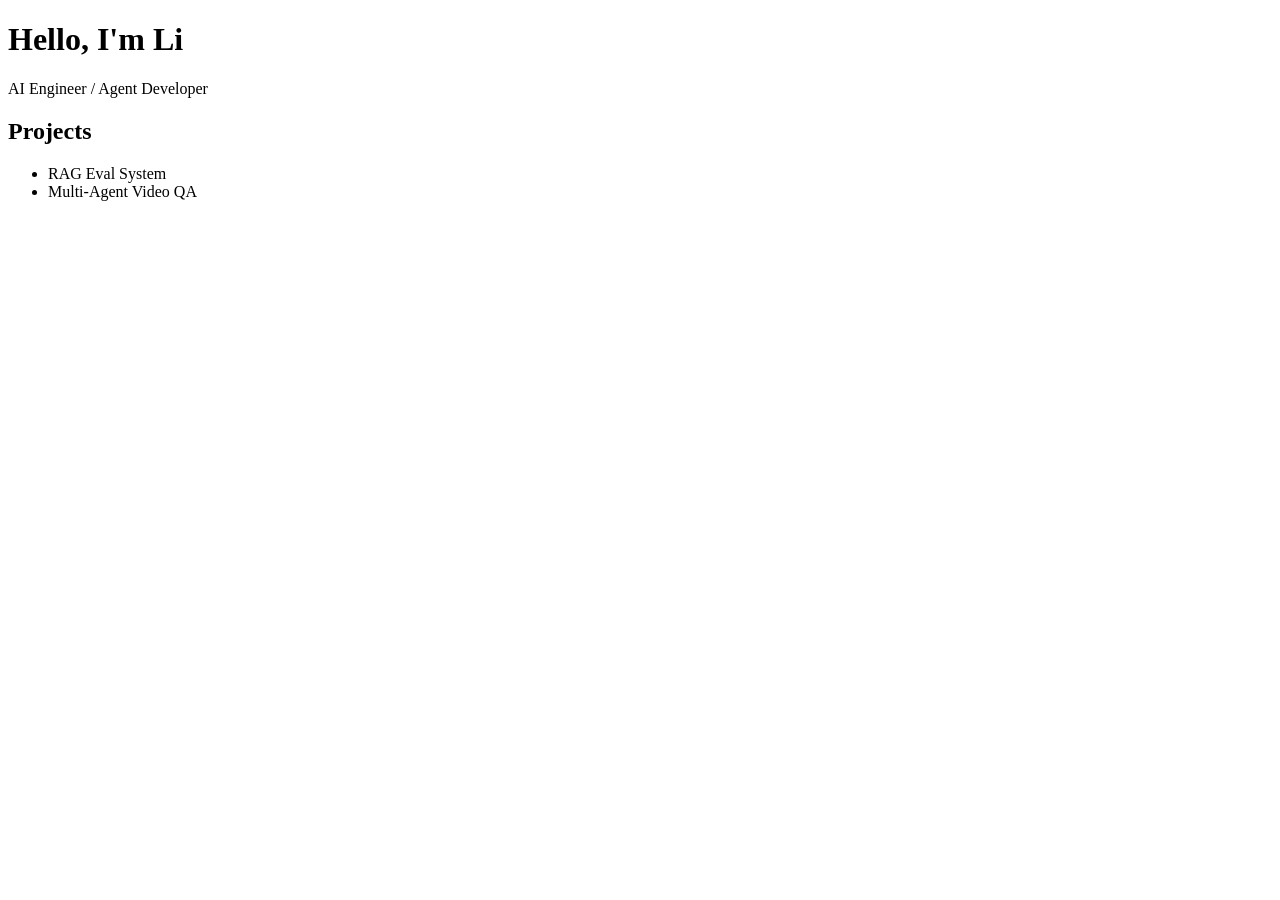
==== index.html @ cab6ad9a "first commit" ====
<!DOCTYPE html>
<html>
<head>
  <title>My Portfolio</title>
</head>
<body>
  <h1>Hello, I'm Li</h1>
  <p>AI Engineer / Agent Developer</p>

  <h2>Projects</h2>
  <ul>
    <li>RAG Eval System</li>
    <li>Multi-Agent Video QA</li>
  </ul>
</body>
</html>
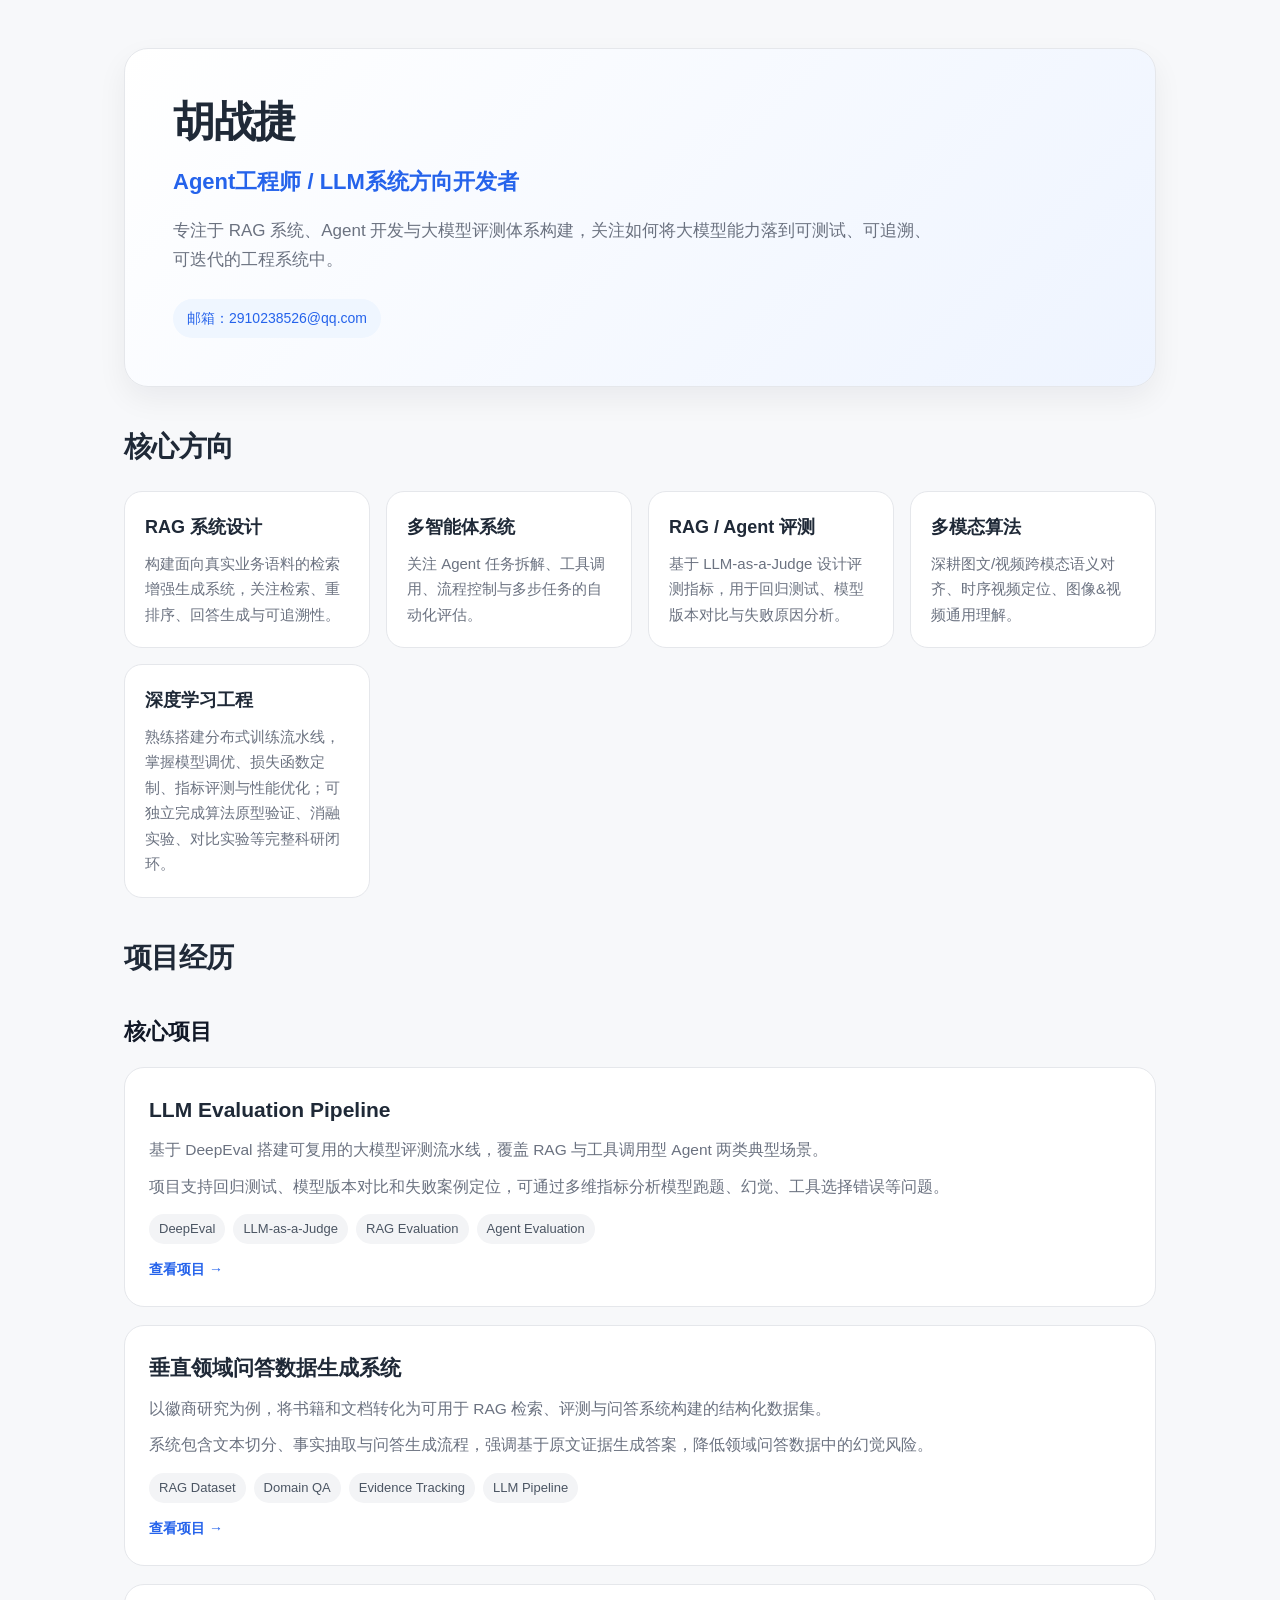
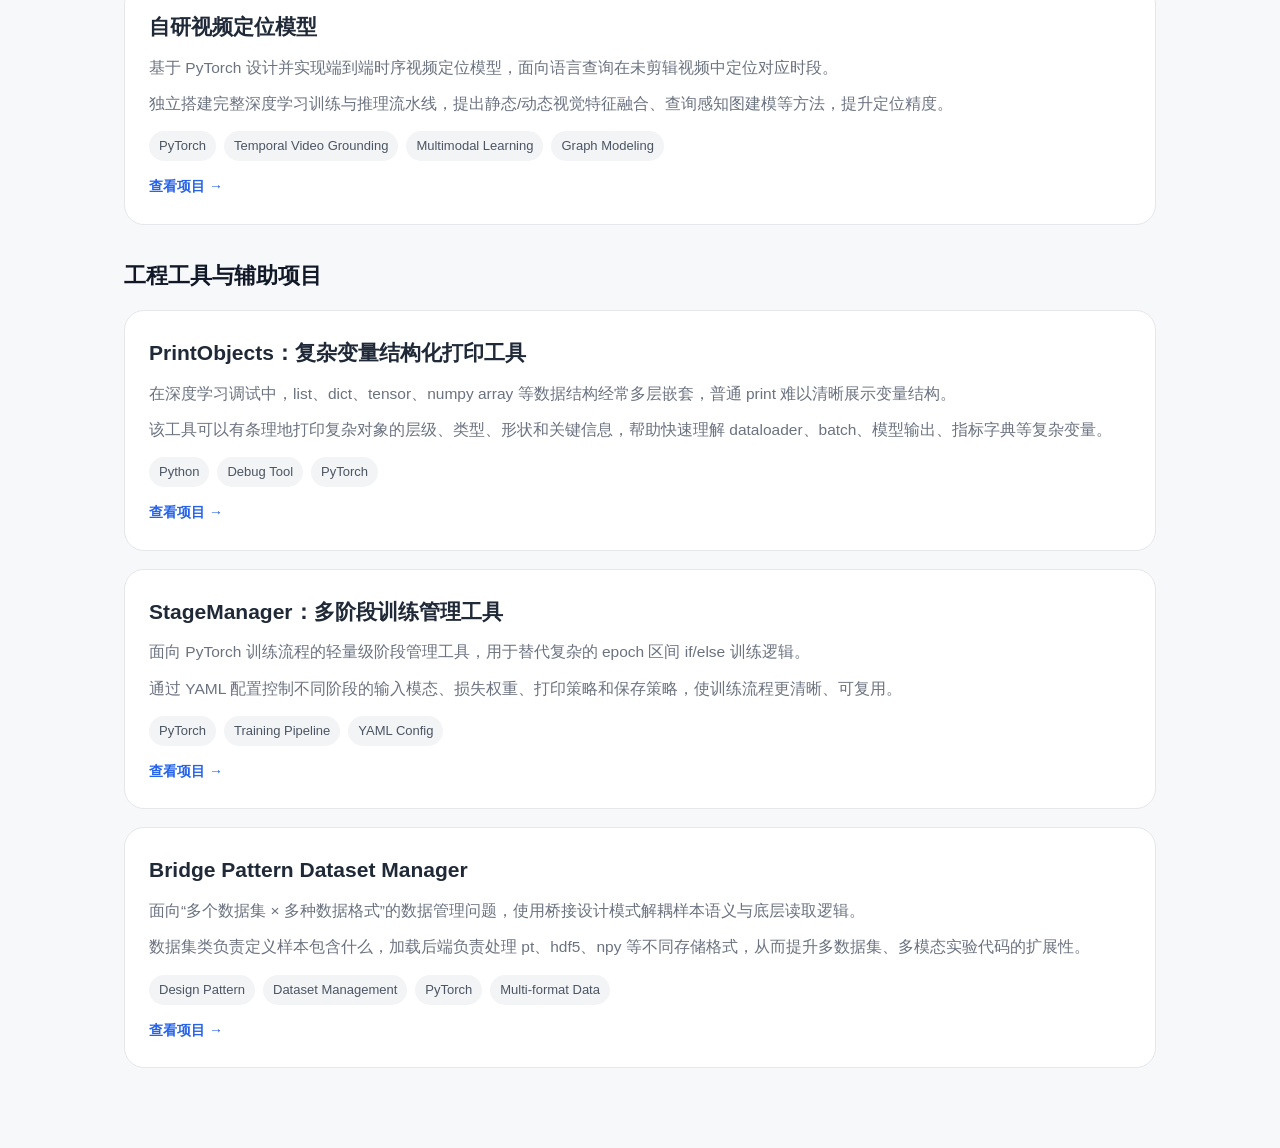
==== commit 33b8b0a8: "基本内容填充完" ====
--- a/index.html
+++ b/index.html
@@ -1,16 +1,379 @@
 <!DOCTYPE html>
-<html>
+<html lang="zh-CN">
 <head>
-  <title>My Portfolio</title>
+  <meta charset="UTF-8" />
+  <meta name="viewport" content="width=device-width, initial-scale=1.0" />
+  <title>个人主页</title>
+
+  <style>
+    :root {
+      --bg: #f7f8fa;
+      --card: #ffffff;
+      --text: #1f2937;
+      --muted: #6b7280;
+      --border: #e5e7eb;
+      --accent: #2563eb;
+      --accent-light: #eff6ff;
+    }
+
+    * {
+      box-sizing: border-box;
+    }
+
+    body {
+      margin: 0;
+      font-family: -apple-system, BlinkMacSystemFont, "Segoe UI", "Microsoft YaHei",
+        "PingFang SC", "Helvetica Neue", Arial, sans-serif;
+      background: var(--bg);
+      color: var(--text);
+      line-height: 1.7;
+    }
+
+    .container {
+      max-width: 1080px;
+      margin: 0 auto;
+      padding: 48px 24px 80px;
+    }
+
+    .hero {
+      background: linear-gradient(135deg, #ffffff, #eef4ff);
+      border: 1px solid var(--border);
+      border-radius: 24px;
+      padding: 48px;
+      margin-bottom: 32px;
+      box-shadow: 0 12px 30px rgba(15, 23, 42, 0.06);
+    }
+
+    .hero h1 {
+      margin: 0 0 16px;
+      font-size: 42px;
+      line-height: 1.2;
+      letter-spacing: -0.03em;
+    }
+
+    .hero .subtitle {
+      font-size: 22px;
+      color: var(--accent);
+      font-weight: 600;
+      margin-bottom: 16px;
+    }
+
+    .hero p {
+      max-width: 760px;
+      margin: 0;
+      font-size: 17px;
+      color: var(--muted);
+    }
+
+    .contact {
+      margin-top: 24px;
+      display: flex;
+      flex-wrap: wrap;
+      gap: 12px;
+    }
+
+    .contact a,
+    .contact span {
+      display: inline-block;
+      padding: 8px 14px;
+      border-radius: 999px;
+      background: var(--accent-light);
+      color: var(--accent);
+      text-decoration: none;
+      font-size: 14px;
+      font-weight: 500;
+    }
+
+    section {
+      margin-top: 36px;
+    }
+
+    .section-title {
+      font-size: 28px;
+      margin: 0 0 20px;
+      letter-spacing: -0.02em;
+    }
+
+    .skills {
+      display: grid;
+      grid-template-columns: repeat(auto-fit, minmax(240px, 1fr));
+      gap: 16px;
+    }
+
+    .skill-card {
+      background: var(--card);
+      border: 1px solid var(--border);
+      border-radius: 18px;
+      padding: 20px;
+    }
+
+    .skill-card h3 {
+      margin: 0 0 8px;
+      font-size: 18px;
+    }
+
+    .skill-card p {
+      margin: 0;
+      color: var(--muted);
+      font-size: 15px;
+    }
+
+    .project-group-title {
+      margin: 32px 0 16px;
+      font-size: 22px;
+      color: #111827;
+    }
+
+    .projects {
+      display: grid;
+      grid-template-columns: 1fr;
+      gap: 18px;
+    }
+
+    .project-card {
+      background: var(--card);
+      border: 1px solid var(--border);
+      border-radius: 20px;
+      padding: 24px;
+      transition: transform 0.2s ease, box-shadow 0.2s ease;
+    }
+
+    .project-card:hover {
+      transform: translateY(-2px);
+      box-shadow: 0 10px 24px rgba(15, 23, 42, 0.08);
+    }
+
+    .project-card h3 {
+      margin: 0 0 10px;
+      font-size: 21px;
+    }
+
+    .project-card p {
+      margin: 0 0 10px;
+      color: var(--muted);
+      font-size: 15.5px;
+    }
+
+    .project-card p:last-child {
+      margin-bottom: 0;
+    }
+
+    .tag-row {
+      margin-top: 14px;
+      display: flex;
+      flex-wrap: wrap;
+      gap: 8px;
+    }
+
+    .tag {
+      font-size: 13px;
+      padding: 4px 10px;
+      border-radius: 999px;
+      background: #f3f4f6;
+      color: #4b5563;
+    }
+
+    .project-link {
+      display: inline-block;
+      margin-top: 14px;
+      color: var(--accent);
+      text-decoration: none;
+      font-weight: 600;
+      font-size: 14px;
+    }
+
+    .project-link:hover {
+      text-decoration: underline;
+    }
+
+    @media (max-width: 640px) {
+      .container {
+        padding: 28px 16px 56px;
+      }
+
+      .hero {
+        padding: 30px 24px;
+      }
+
+      .hero h1 {
+        font-size: 32px;
+      }
+
+      .hero .subtitle {
+        font-size: 18px;
+      }
+
+      .section-title {
+        font-size: 24px;
+      }
+    }
+  </style>
 </head>
+
 <body>
-  <h1>Hello, I'm Li</h1>
-  <p>AI Engineer / Agent Developer</p>
-
-  <h2>Projects</h2>
-  <ul>
-    <li>RAG Eval System</li>
-    <li>Multi-Agent Video QA</li>
-  </ul>
+  <main class="container">
+
+    <!-- 个人简介 -->
+    <header class="hero">
+      <h1>胡战捷</h1>
+      <div class="subtitle">Agent工程师 / LLM系统方向开发者</div>
+      <p>
+        专注于 RAG 系统、Agent 开发与大模型评测体系构建，关注如何将大模型能力落到可测试、可追溯、可迭代的工程系统中。
+      </p>
+
+      <div class="contact">
+        <span>邮箱：2910238526@qq.com</span>
+        <!--<a href="【你的GitHub链接】" target="_blank">GitHub</a>-->
+        <!--<a href="【你的项目主页或简历链接】" target="_blank">项目主页</a>-->
+      </div>
+    </header>
+
+    <!-- 核心方向 -->
+    <section>
+      <h2 class="section-title">核心方向</h2>
+
+      <div class="skills">
+        <div class="skill-card">
+          <h3>RAG 系统设计</h3>
+          <p>构建面向真实业务语料的检索增强生成系统，关注检索、重排序、回答生成与可追溯性。</p>
+        </div>
+
+        <div class="skill-card">
+          <h3>多智能体系统</h3>
+          <p>关注 Agent 任务拆解、工具调用、流程控制与多步任务的自动化评估。</p>
+        </div>
+
+        <div class="skill-card">
+          <h3>RAG / Agent 评测</h3>
+          <p>基于 LLM-as-a-Judge 设计评测指标，用于回归测试、模型版本对比与失败原因分析。</p>
+        </div>
+
+        <div class="skill-card">
+          <h3>多模态算法</h3>
+          <p>深耕图文/视频跨模态语义对齐、时序视频定位、图像&视频通用理解。</p>
+          <!--；独立完成多模态数据集构建、特征融合方案设计，完整落地从数据预处理、模型训练到评测全链路科研流程-->
+        </div>
+
+        <div class="skill-card">
+          <h3>深度学习工程</h3>
+          <p>熟练搭建分布式训练流水线，掌握模型调优、损失函数定制、指标评测与性能优化；可独立完成算法原型验证、消融实验、对比实验等完整科研闭环。</p>
+        </div>
+      </div>
+    </section>
+
+    <!-- 项目经历 -->
+    <section>
+      <h2 class="section-title">项目经历</h2>
+
+      <h3 class="project-group-title">核心项目</h3>
+
+      <div class="projects">
+        <article class="project-card">
+          <h3>LLM Evaluation Pipeline</h3>
+          <p>
+            基于 DeepEval 搭建可复用的大模型评测流水线，覆盖 RAG 与工具调用型 Agent 两类典型场景。
+          </p>
+          <p>
+            项目支持回归测试、模型版本对比和失败案例定位，可通过多维指标分析模型跑题、幻觉、工具选择错误等问题。
+          </p>
+          <div class="tag-row">
+            <span class="tag">DeepEval</span>
+            <span class="tag">LLM-as-a-Judge</span>
+            <span class="tag">RAG Evaluation</span>
+            <span class="tag">Agent Evaluation</span>
+          </div>
+          <a class="project-link" href="https://github.com/ZhanJieHu/RagAgentJudge" target="_blank">查看项目 →</a>
+        </article>
+
+        <article class="project-card">
+          <h3>垂直领域问答数据生成系统</h3>
+          <p>
+            以徽商研究为例，将书籍和文档转化为可用于 RAG 检索、评测与问答系统构建的结构化数据集。
+          </p>
+          <p>
+            系统包含文本切分、事实抽取与问答生成流程，强调基于原文证据生成答案，降低领域问答数据中的幻觉风险。
+          </p>
+          <div class="tag-row">
+            <span class="tag">RAG Dataset</span>
+            <span class="tag">Domain QA</span>
+            <span class="tag">Evidence Tracking</span>
+            <span class="tag">LLM Pipeline</span>
+          </div>
+          <a class="project-link" href="https://github.com/ZhanJieHu/RAG_data_generator" target="_blank">查看项目 →</a>
+        </article>
+
+        <article class="project-card">
+          <h3>自研视频定位模型</h3>
+          <p>
+            基于 PyTorch 设计并实现端到端时序视频定位模型，面向语言查询在未剪辑视频中定位对应时段。
+          </p>
+          <p>
+            独立搭建完整深度学习训练与推理流水线，提出静态/动态视觉特征融合、查询感知图建模等方法，提升定位精度。
+          </p>
+          <div class="tag-row">
+            <span class="tag">PyTorch</span>
+            <span class="tag">Temporal Video Grounding</span>
+            <span class="tag">Multimodal Learning</span>
+            <span class="tag">Graph Modeling</span>
+          </div>
+          <a class="project-link" href="https://github.com/ZhanJieHu/SDGAN" target="_blank">查看项目 →</a>
+        </article>
+      </div>
+
+      <h3 class="project-group-title">工程工具与辅助项目</h3>
+
+      <div class="projects">
+        <article class="project-card">
+          <h3>PrintObjects：复杂变量结构化打印工具</h3>
+          <p>
+            在深度学习调试中，list、dict、tensor、numpy array 等数据结构经常多层嵌套，普通 print 难以清晰展示变量结构。
+          </p>
+          <p>
+            该工具可以有条理地打印复杂对象的层级、类型、形状和关键信息，帮助快速理解 dataloader、batch、模型输出、指标字典等复杂变量。
+          </p>
+          <div class="tag-row">
+            <span class="tag">Python</span>
+            <span class="tag">Debug Tool</span>
+            <span class="tag">PyTorch</span>
+          </div>
+          <a class="project-link" href="https://github.com/ZhanJieHu/PrintObjects" target="_blank">查看项目 →</a>
+        </article>
+
+        <article class="project-card">
+          <h3>StageManager：多阶段训练管理工具</h3>
+          <p>
+            面向 PyTorch 训练流程的轻量级阶段管理工具，用于替代复杂的 epoch 区间 if/else 训练逻辑。
+          </p>
+          <p>
+            通过 YAML 配置控制不同阶段的输入模态、损失权重、打印策略和保存策略，使训练流程更清晰、可复用。
+          </p>
+          <div class="tag-row">
+            <span class="tag">PyTorch</span>
+            <span class="tag">Training Pipeline</span>
+            <span class="tag">YAML Config</span>
+          </div>
+          <a class="project-link" href="https://github.com/ZhanJieHu/StageManager" target="_blank">查看项目 →</a>
+        </article>
+
+        <article class="project-card">
+          <h3>Bridge Pattern Dataset Manager</h3>
+          <p>
+            面向“多个数据集 × 多种数据格式”的数据管理问题，使用桥接设计模式解耦样本语义与底层读取逻辑。
+          </p>
+          <p>
+            数据集类负责定义样本包含什么，加载后端负责处理 pt、hdf5、npy 等不同存储格式，从而提升多数据集、多模态实验代码的扩展性。
+          </p>
+          <div class="tag-row">
+            <span class="tag">Design Pattern</span>
+            <span class="tag">Dataset Management</span>
+            <span class="tag">PyTorch</span>
+            <span class="tag">Multi-format Data</span>
+          </div>
+          <a class="project-link" href="https://github.com/ZhanJieHu/BridgePatternDatasets" target="_blank">查看项目 →</a>
+        </article>
+      </div>
+    </section>
+
+  </main>
 </body>
 </html>
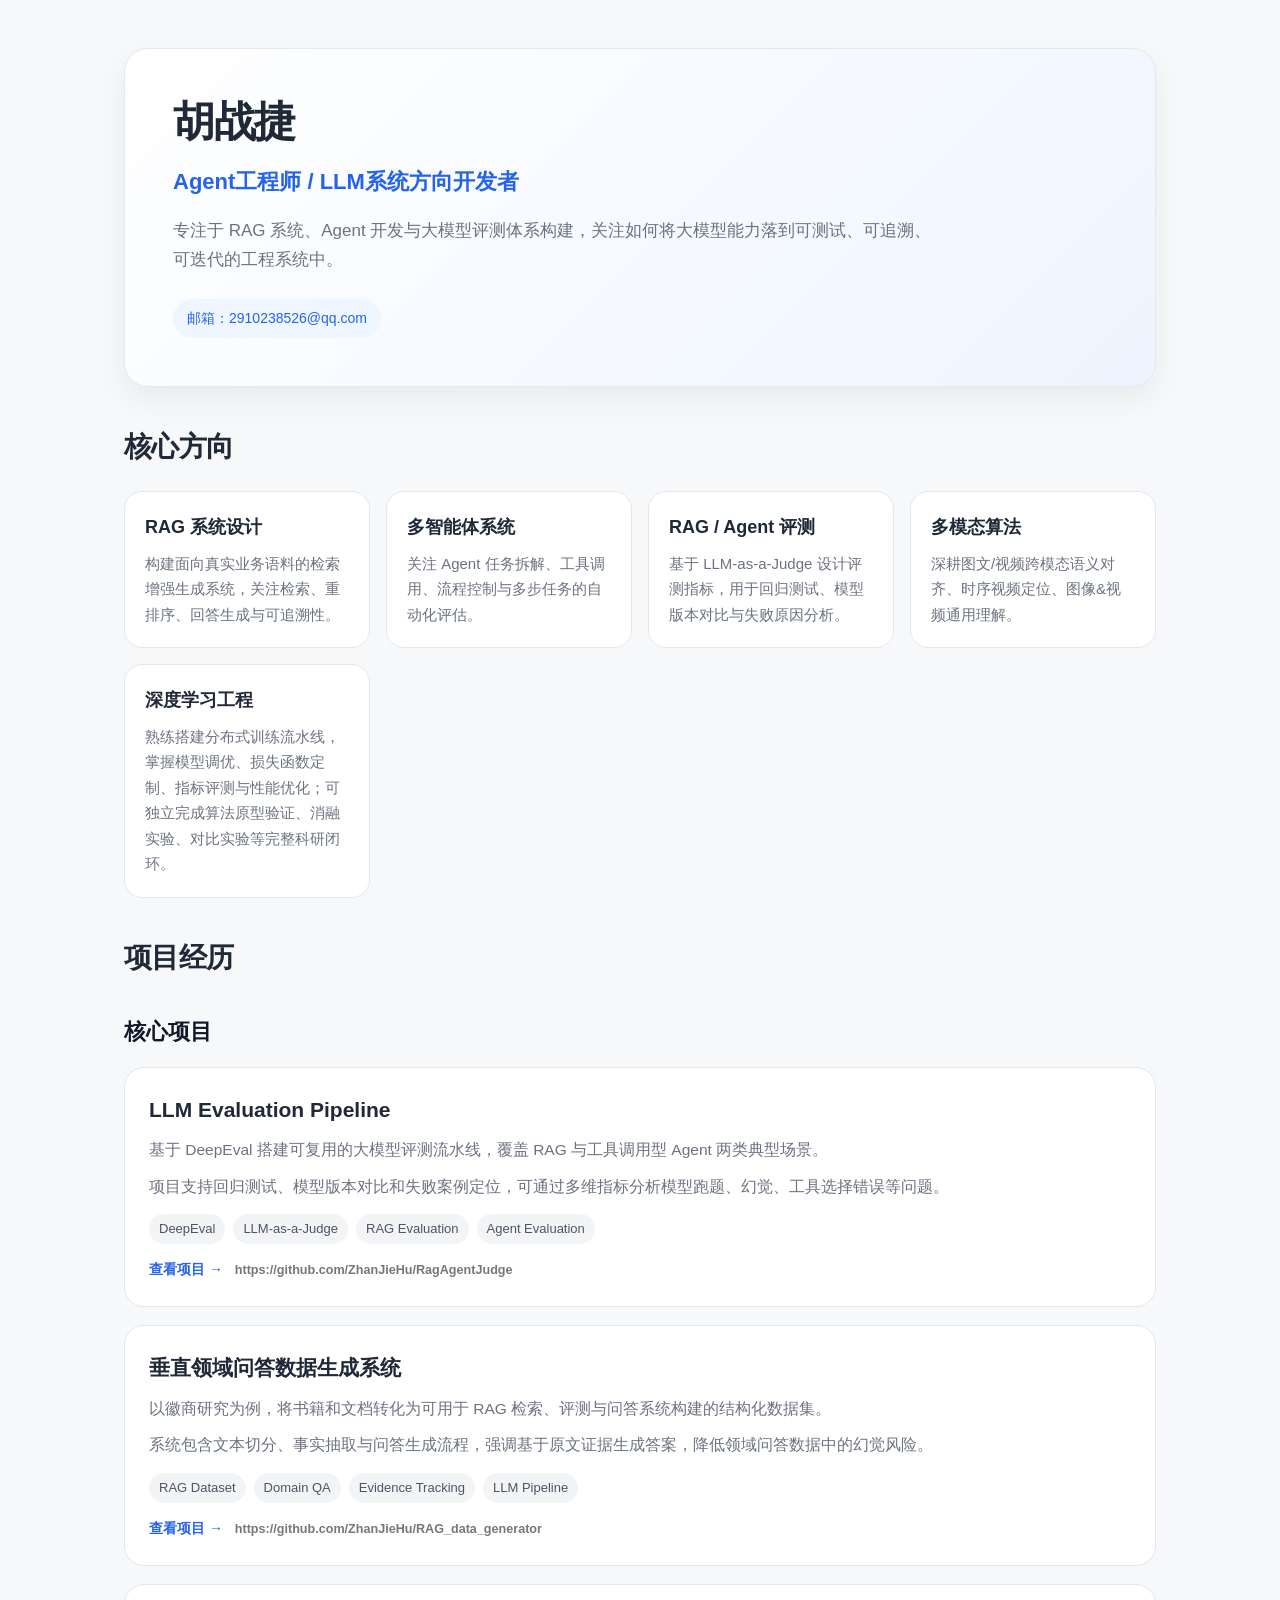
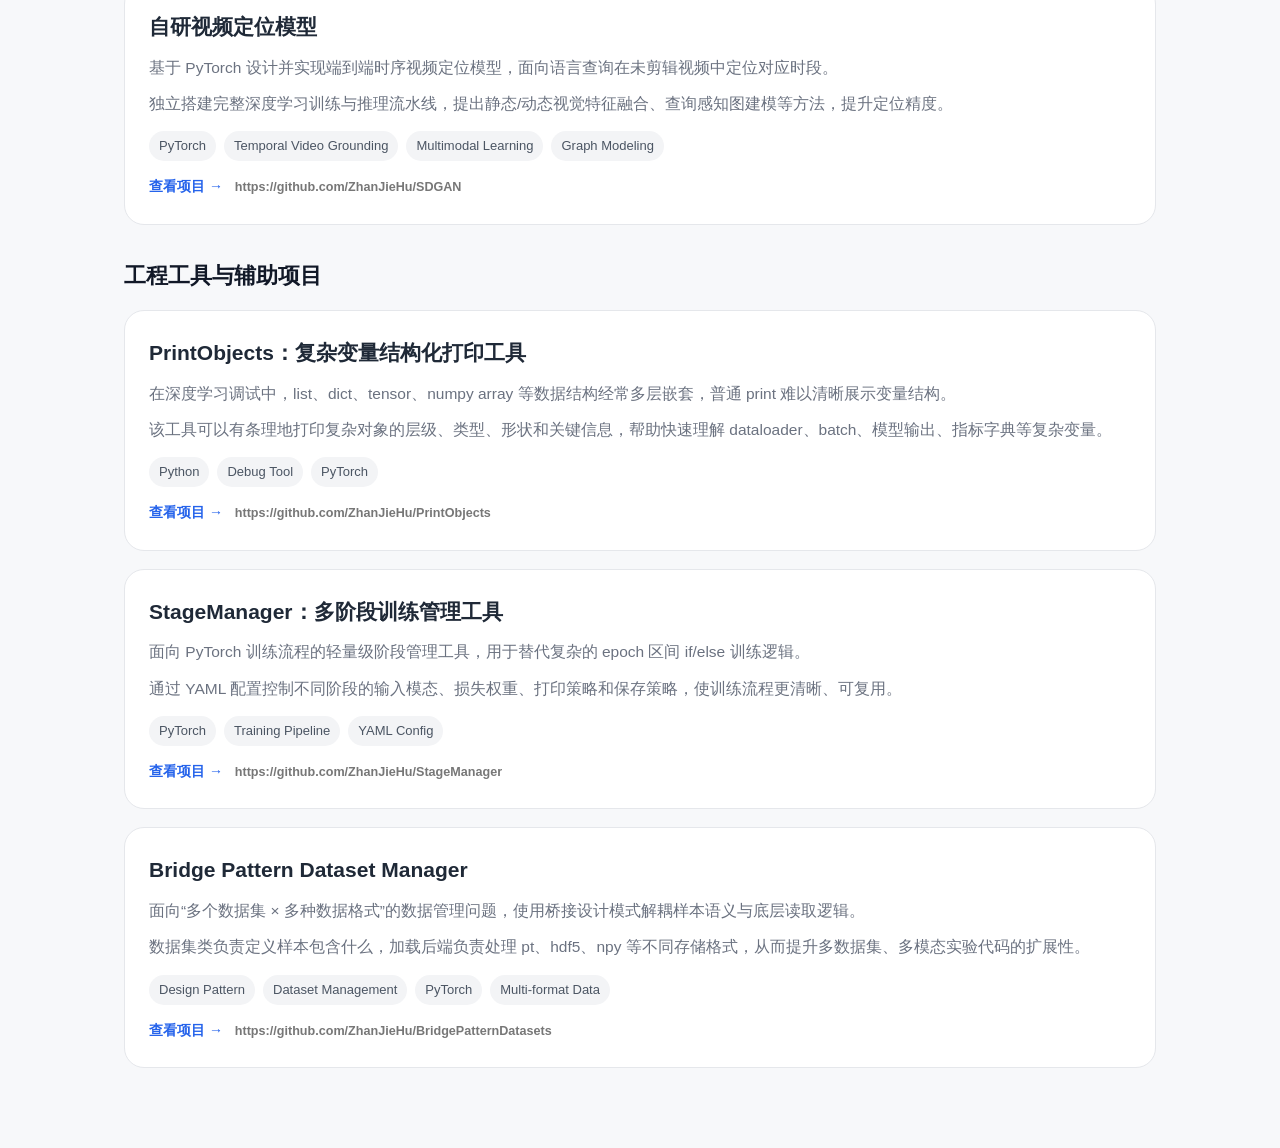
==== commit c5fb9b62: "显示链接" ====
--- a/index.html
+++ b/index.html
@@ -261,6 +261,7 @@
       </div>
     </section>
 
+
     <!-- 项目经历 -->
     <section>
       <h2 class="section-title">项目经历</h2>
@@ -268,7 +269,7 @@
       <h3 class="project-group-title">核心项目</h3>
 
       <div class="projects">
-        <article class="project-card">
+        <article class="project-card" data-repo="https://github.com/ZhanJieHu/RagAgentJudge">
           <h3>LLM Evaluation Pipeline</h3>
           <p>
             基于 DeepEval 搭建可复用的大模型评测流水线，覆盖 RAG 与工具调用型 Agent 两类典型场景。
@@ -282,10 +283,10 @@
             <span class="tag">RAG Evaluation</span>
             <span class="tag">Agent Evaluation</span>
           </div>
-          <a class="project-link" href="https://github.com/ZhanJieHu/RagAgentJudge" target="_blank">查看项目 →</a>
-        </article>
-
-        <article class="project-card">
+          <a class="project-link" target="_blank">查看项目 → <span class="repo-url"></span></a>
+        </article>
+
+        <article class="project-card" data-repo="https://github.com/ZhanJieHu/RAG_data_generator">
           <h3>垂直领域问答数据生成系统</h3>
           <p>
             以徽商研究为例，将书籍和文档转化为可用于 RAG 检索、评测与问答系统构建的结构化数据集。
@@ -299,10 +300,10 @@
             <span class="tag">Evidence Tracking</span>
             <span class="tag">LLM Pipeline</span>
           </div>
-          <a class="project-link" href="https://github.com/ZhanJieHu/RAG_data_generator" target="_blank">查看项目 →</a>
-        </article>
-
-        <article class="project-card">
+          <a class="project-link" target="_blank">查看项目 → <span class="repo-url"></span></a>
+        </article>
+
+        <article class="project-card" data-repo="https://github.com/ZhanJieHu/SDGAN">
           <h3>自研视频定位模型</h3>
           <p>
             基于 PyTorch 设计并实现端到端时序视频定位模型，面向语言查询在未剪辑视频中定位对应时段。
@@ -316,14 +317,14 @@
             <span class="tag">Multimodal Learning</span>
             <span class="tag">Graph Modeling</span>
           </div>
-          <a class="project-link" href="https://github.com/ZhanJieHu/SDGAN" target="_blank">查看项目 →</a>
+          <a class="project-link" target="_blank">查看项目 → <span class="repo-url"></span></a>
         </article>
       </div>
 
       <h3 class="project-group-title">工程工具与辅助项目</h3>
 
       <div class="projects">
-        <article class="project-card">
+        <article class="project-card" data-repo="https://github.com/ZhanJieHu/PrintObjects">
           <h3>PrintObjects：复杂变量结构化打印工具</h3>
           <p>
             在深度学习调试中，list、dict、tensor、numpy array 等数据结构经常多层嵌套，普通 print 难以清晰展示变量结构。
@@ -336,10 +337,10 @@
             <span class="tag">Debug Tool</span>
             <span class="tag">PyTorch</span>
           </div>
-          <a class="project-link" href="https://github.com/ZhanJieHu/PrintObjects" target="_blank">查看项目 →</a>
-        </article>
-
-        <article class="project-card">
+          <a class="project-link" target="_blank">查看项目 → <span class="repo-url"></span></a>
+        </article>
+
+        <article class="project-card" data-repo="https://github.com/ZhanJieHu/StageManager">
           <h3>StageManager：多阶段训练管理工具</h3>
           <p>
             面向 PyTorch 训练流程的轻量级阶段管理工具，用于替代复杂的 epoch 区间 if/else 训练逻辑。
@@ -352,10 +353,10 @@
             <span class="tag">Training Pipeline</span>
             <span class="tag">YAML Config</span>
           </div>
-          <a class="project-link" href="https://github.com/ZhanJieHu/StageManager" target="_blank">查看项目 →</a>
-        </article>
-
-        <article class="project-card">
+          <a class="project-link" target="_blank">查看项目 → <span class="repo-url"></span></a>
+        </article>
+
+        <article class="project-card" data-repo="https://github.com/ZhanJieHu/BridgePatternDatasets">
           <h3>Bridge Pattern Dataset Manager</h3>
           <p>
             面向“多个数据集 × 多种数据格式”的数据管理问题，使用桥接设计模式解耦样本语义与底层读取逻辑。
@@ -369,10 +370,34 @@
             <span class="tag">PyTorch</span>
             <span class="tag">Multi-format Data</span>
           </div>
-          <a class="project-link" href="https://github.com/ZhanJieHu/BridgePatternDatasets" target="_blank">查看项目 →</a>
+          <a class="project-link" target="_blank">查看项目 → <span class="repo-url"></span></a>
         </article>
       </div>
     </section>
+
+    <!-- 样式：弱化链接地址文字 -->
+    <style>
+      .repo-url {
+        color: #777;
+        margin-left: 8px;
+        font-size: 0.9em;
+        word-break: break-all;
+      }
+    </style>
+
+    <!-- 全局JS逻辑，自动处理所有项目卡片 -->
+    <script>
+    document.querySelectorAll('.project-card').forEach(card => {
+      // 取出当前卡片内存储的仓库地址（每个article独立临时变量）
+      const repoUrl = card.dataset.repo;
+      const linkEl = card.querySelector('.project-link');
+      const urlTextEl = card.querySelector('.repo-url');
+      // 赋值跳转链接
+      linkEl.href = repoUrl;
+      // 页面展示完整github地址
+      urlTextEl.textContent = repoUrl;
+    })
+    </script>
 
   </main>
 </body>
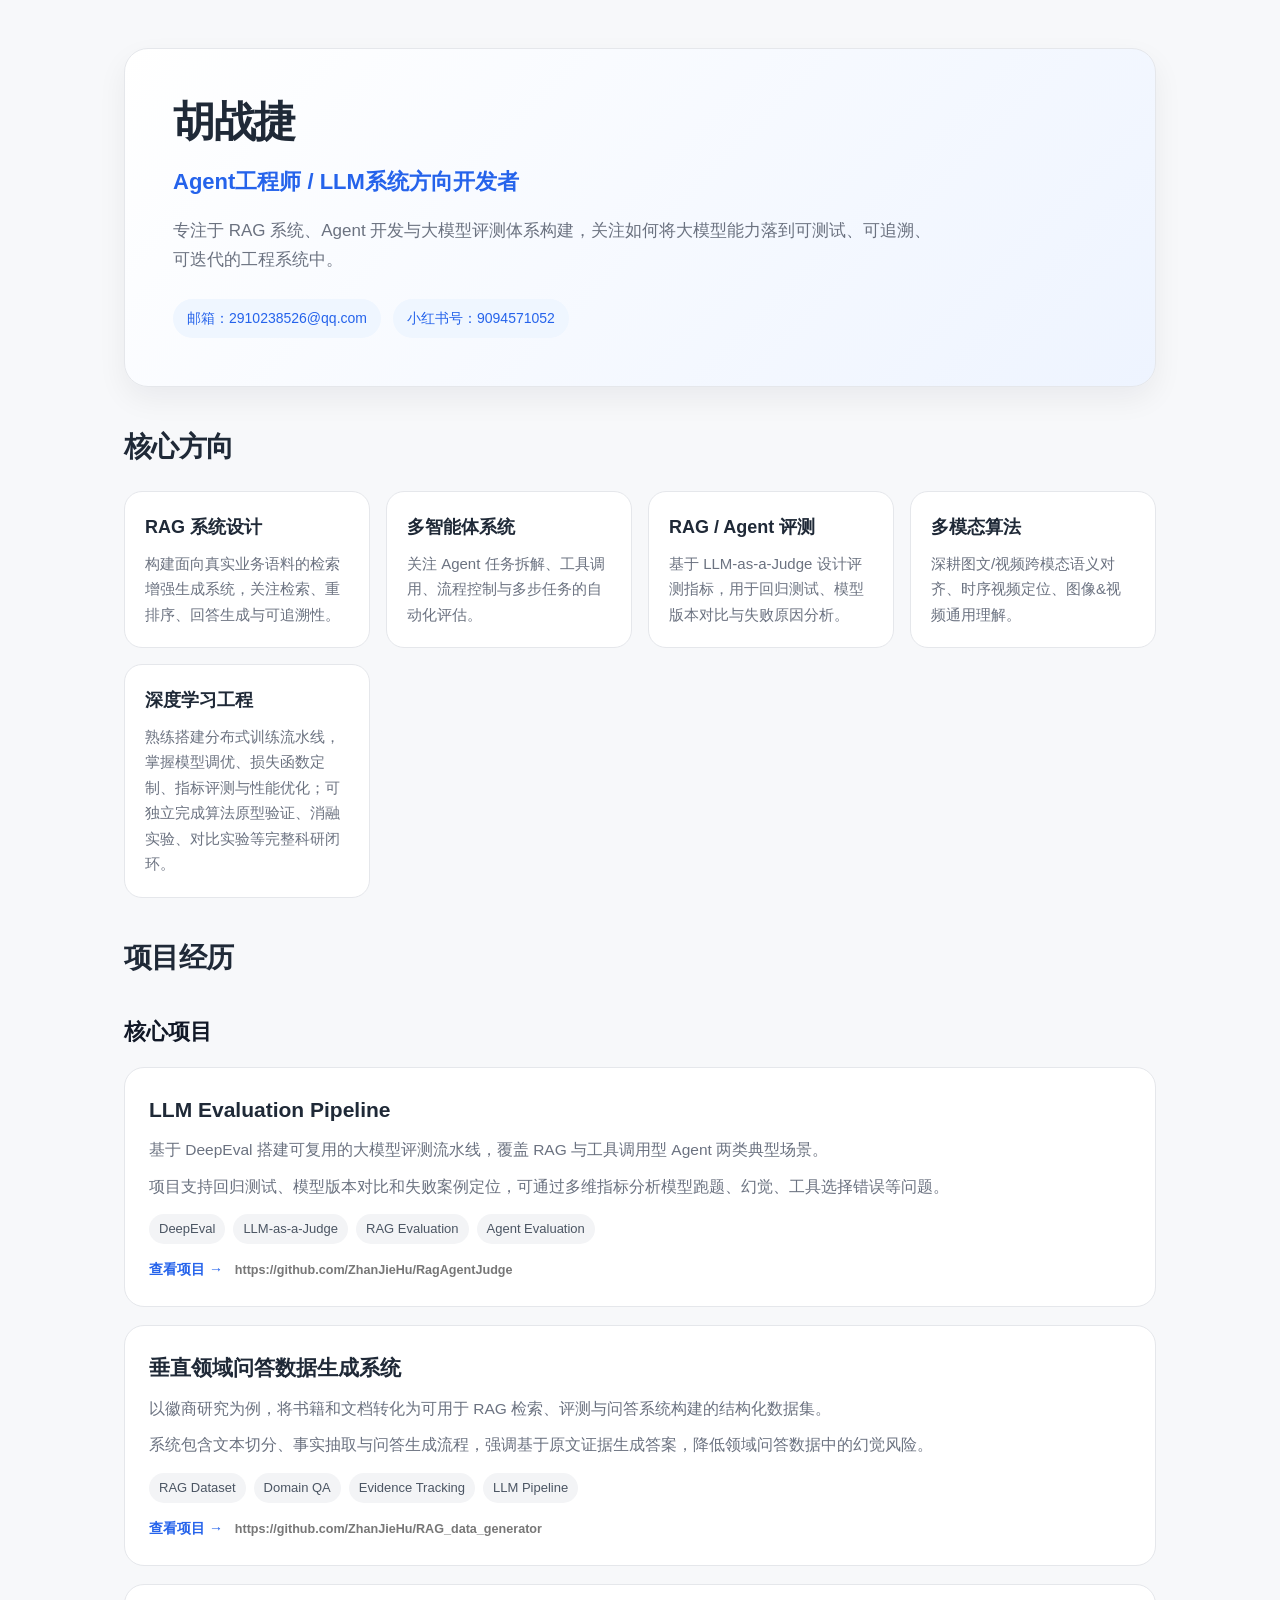
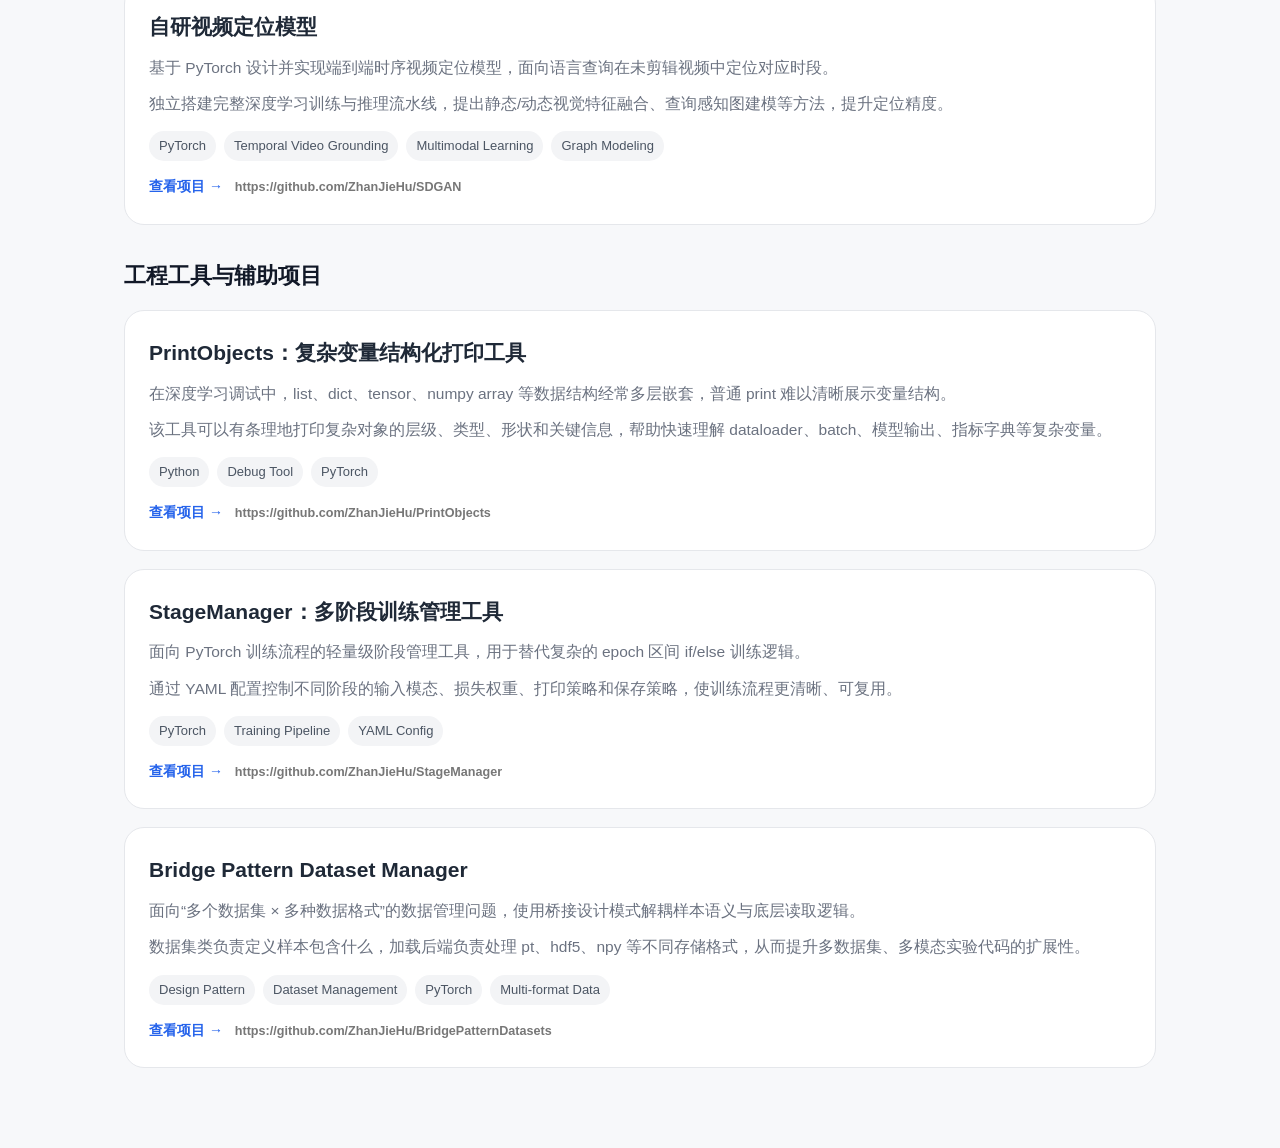
==== commit c73b97e4: "添加rednote" ====
--- a/index.html
+++ b/index.html
@@ -223,6 +223,7 @@
 
       <div class="contact">
         <span>邮箱：2910238526@qq.com</span>
+        <span>小红书号：9094571052</span>
         <!--<a href="【你的GitHub链接】" target="_blank">GitHub</a>-->
         <!--<a href="【你的项目主页或简历链接】" target="_blank">项目主页</a>-->
       </div>
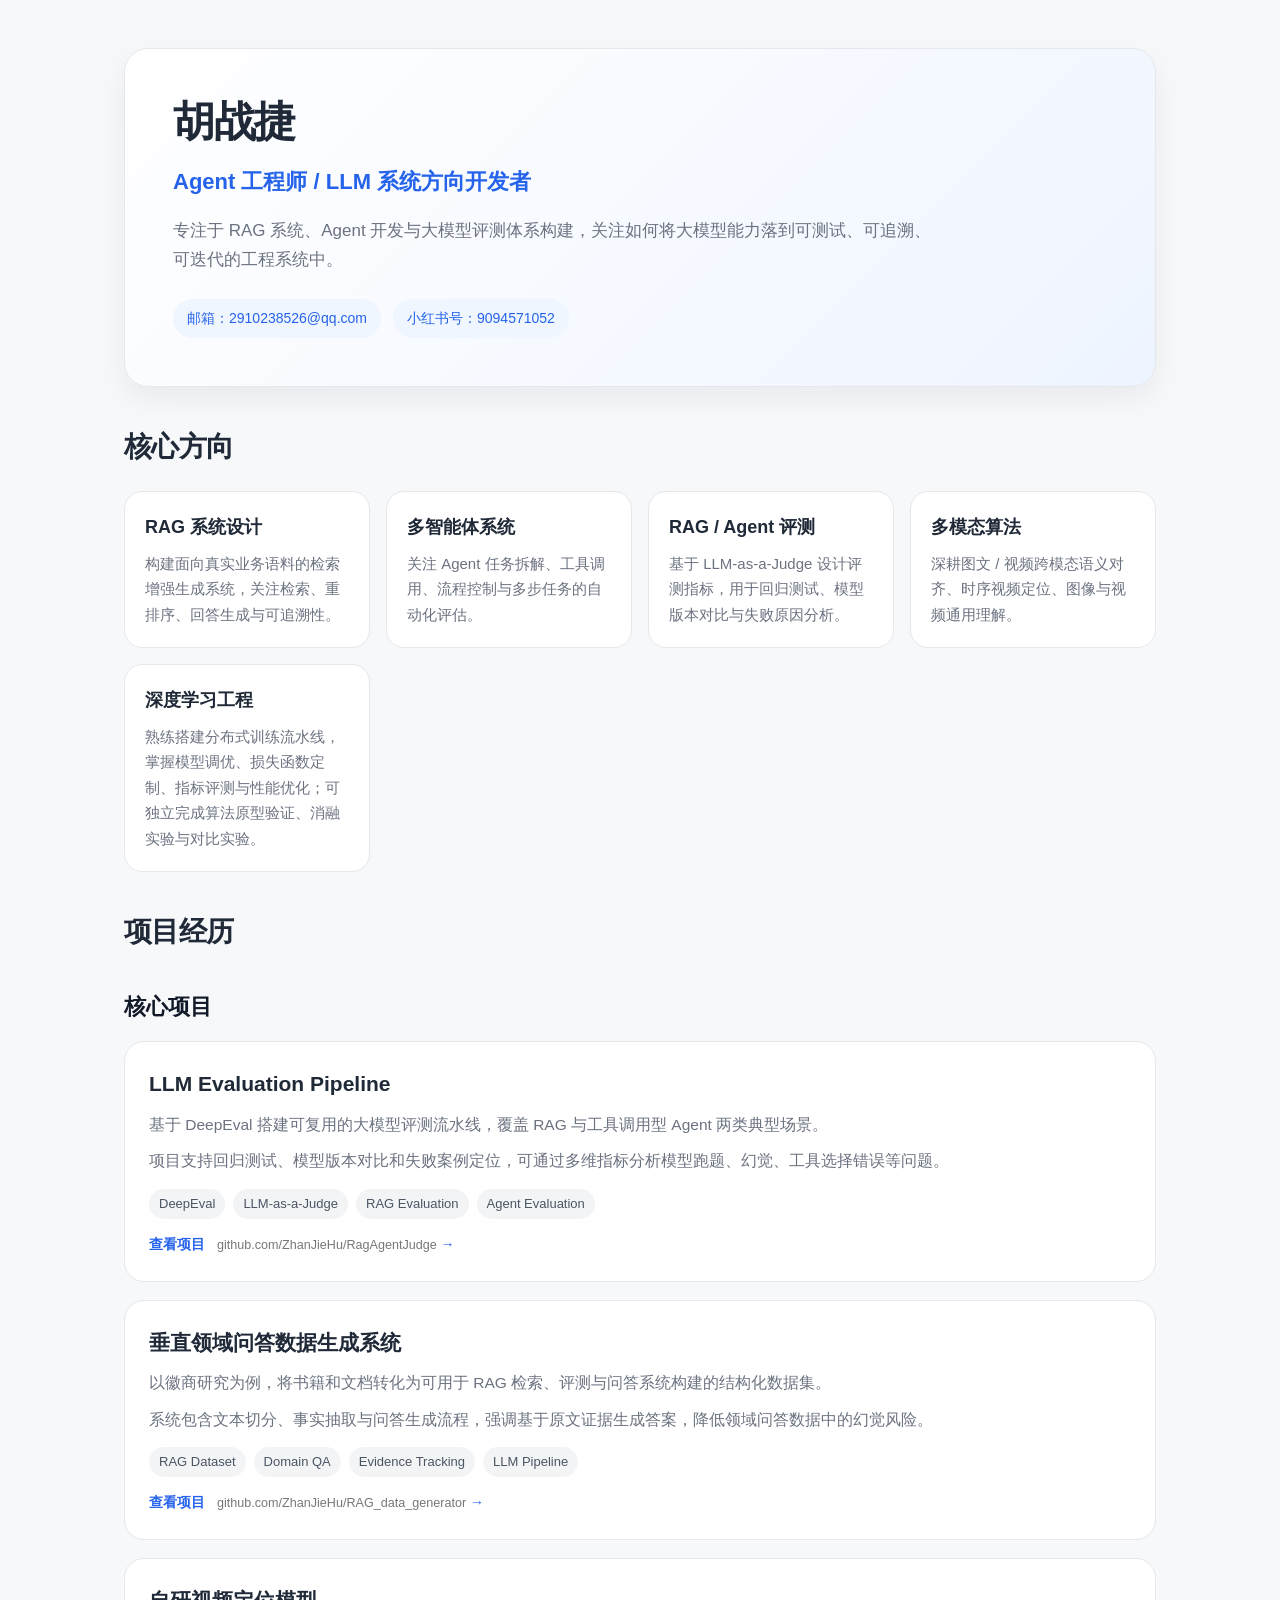
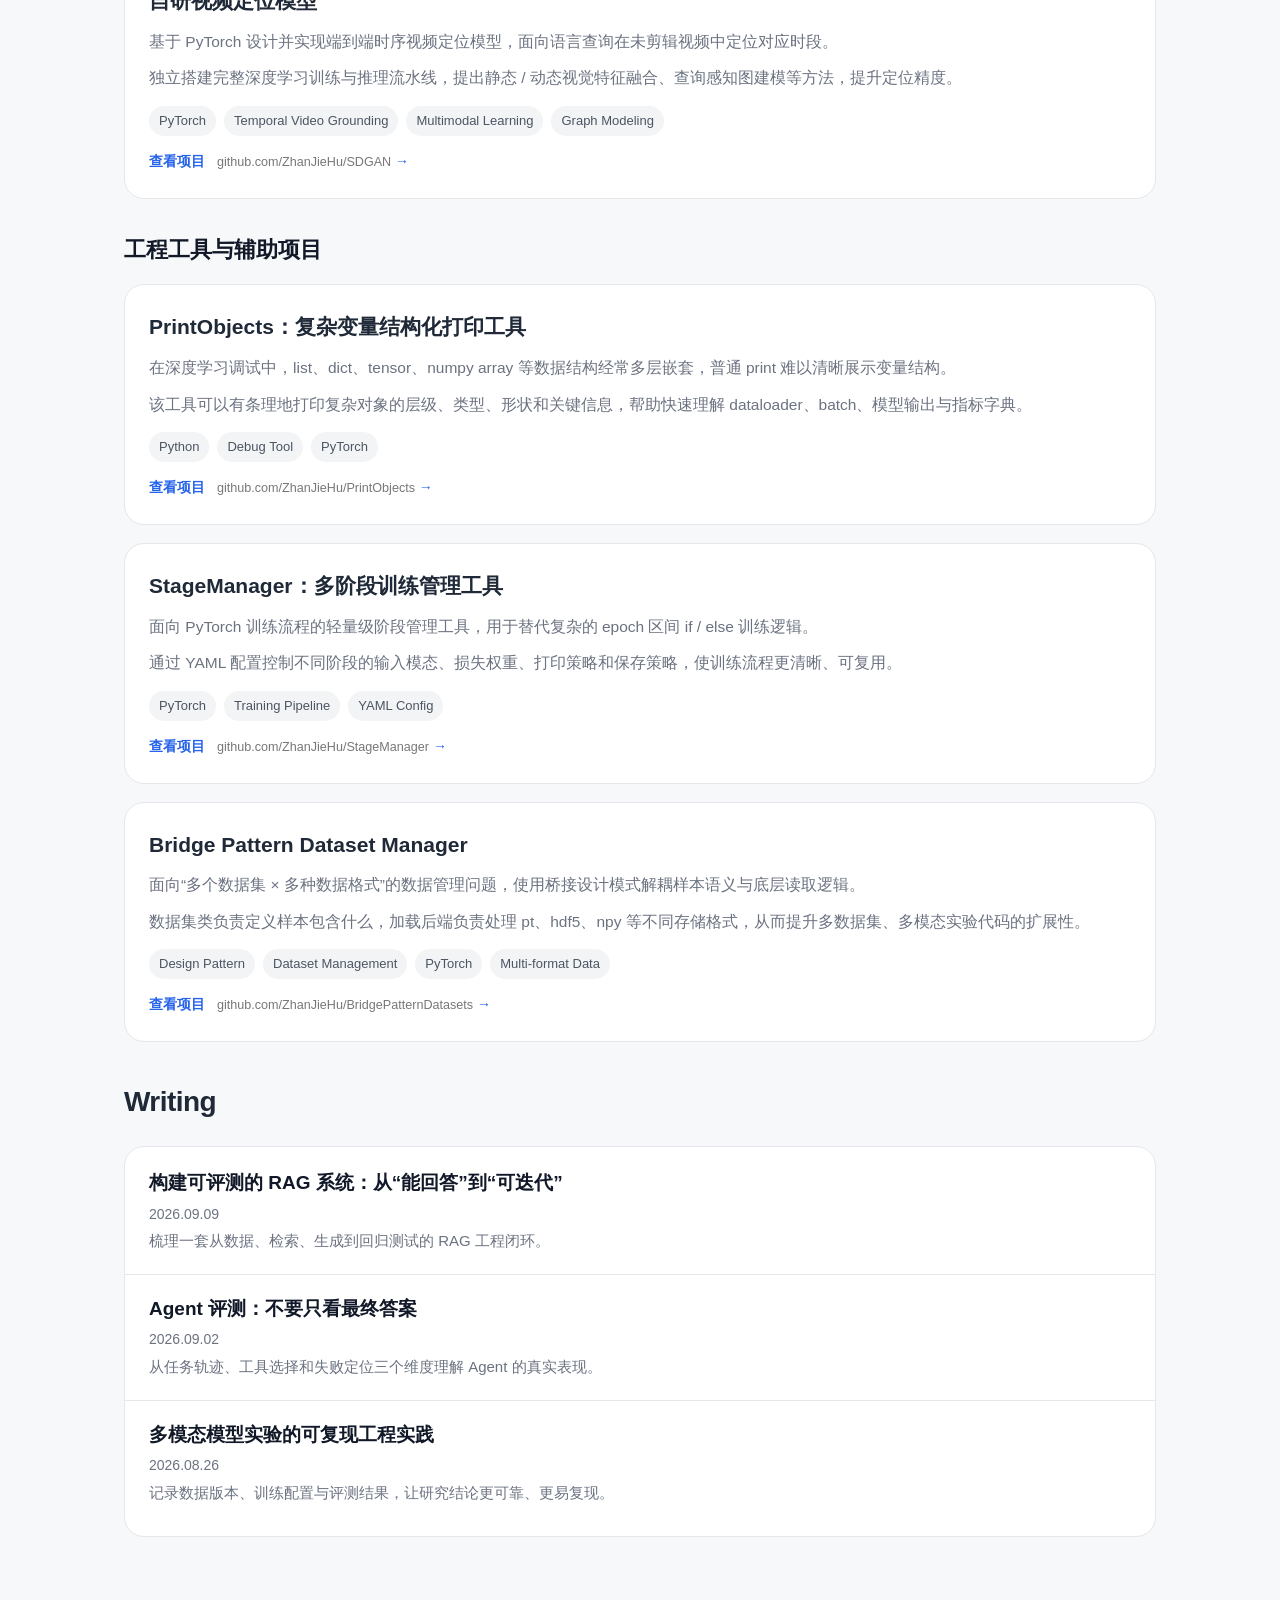
==== commit f6ab9ecc: "文章功能" ====
--- a/index.html
+++ b/index.html
@@ -3,403 +3,93 @@
 <head>
   <meta charset="UTF-8" />
   <meta name="viewport" content="width=device-width, initial-scale=1.0" />
-  <title>个人主页</title>
-
-  <style>
-    :root {
-      --bg: #f7f8fa;
-      --card: #ffffff;
-      --text: #1f2937;
-      --muted: #6b7280;
-      --border: #e5e7eb;
-      --accent: #2563eb;
-      --accent-light: #eff6ff;
-    }
-
-    * {
-      box-sizing: border-box;
-    }
-
-    body {
-      margin: 0;
-      font-family: -apple-system, BlinkMacSystemFont, "Segoe UI", "Microsoft YaHei",
-        "PingFang SC", "Helvetica Neue", Arial, sans-serif;
-      background: var(--bg);
-      color: var(--text);
-      line-height: 1.7;
-    }
-
-    .container {
-      max-width: 1080px;
-      margin: 0 auto;
-      padding: 48px 24px 80px;
-    }
-
-    .hero {
-      background: linear-gradient(135deg, #ffffff, #eef4ff);
-      border: 1px solid var(--border);
-      border-radius: 24px;
-      padding: 48px;
-      margin-bottom: 32px;
-      box-shadow: 0 12px 30px rgba(15, 23, 42, 0.06);
-    }
-
-    .hero h1 {
-      margin: 0 0 16px;
-      font-size: 42px;
-      line-height: 1.2;
-      letter-spacing: -0.03em;
-    }
-
-    .hero .subtitle {
-      font-size: 22px;
-      color: var(--accent);
-      font-weight: 600;
-      margin-bottom: 16px;
-    }
-
-    .hero p {
-      max-width: 760px;
-      margin: 0;
-      font-size: 17px;
-      color: var(--muted);
-    }
-
-    .contact {
-      margin-top: 24px;
-      display: flex;
-      flex-wrap: wrap;
-      gap: 12px;
-    }
-
-    .contact a,
-    .contact span {
-      display: inline-block;
-      padding: 8px 14px;
-      border-radius: 999px;
-      background: var(--accent-light);
-      color: var(--accent);
-      text-decoration: none;
-      font-size: 14px;
-      font-weight: 500;
-    }
-
-    section {
-      margin-top: 36px;
-    }
-
-    .section-title {
-      font-size: 28px;
-      margin: 0 0 20px;
-      letter-spacing: -0.02em;
-    }
-
-    .skills {
-      display: grid;
-      grid-template-columns: repeat(auto-fit, minmax(240px, 1fr));
-      gap: 16px;
-    }
-
-    .skill-card {
-      background: var(--card);
-      border: 1px solid var(--border);
-      border-radius: 18px;
-      padding: 20px;
-    }
-
-    .skill-card h3 {
-      margin: 0 0 8px;
-      font-size: 18px;
-    }
-
-    .skill-card p {
-      margin: 0;
-      color: var(--muted);
-      font-size: 15px;
-    }
-
-    .project-group-title {
-      margin: 32px 0 16px;
-      font-size: 22px;
-      color: #111827;
-    }
-
-    .projects {
-      display: grid;
-      grid-template-columns: 1fr;
-      gap: 18px;
-    }
-
-    .project-card {
-      background: var(--card);
-      border: 1px solid var(--border);
-      border-radius: 20px;
-      padding: 24px;
-      transition: transform 0.2s ease, box-shadow 0.2s ease;
-    }
-
-    .project-card:hover {
-      transform: translateY(-2px);
-      box-shadow: 0 10px 24px rgba(15, 23, 42, 0.08);
-    }
-
-    .project-card h3 {
-      margin: 0 0 10px;
-      font-size: 21px;
-    }
-
-    .project-card p {
-      margin: 0 0 10px;
-      color: var(--muted);
-      font-size: 15.5px;
-    }
-
-    .project-card p:last-child {
-      margin-bottom: 0;
-    }
-
-    .tag-row {
-      margin-top: 14px;
-      display: flex;
-      flex-wrap: wrap;
-      gap: 8px;
-    }
-
-    .tag {
-      font-size: 13px;
-      padding: 4px 10px;
-      border-radius: 999px;
-      background: #f3f4f6;
-      color: #4b5563;
-    }
-
-    .project-link {
-      display: inline-block;
-      margin-top: 14px;
-      color: var(--accent);
-      text-decoration: none;
-      font-weight: 600;
-      font-size: 14px;
-    }
-
-    .project-link:hover {
-      text-decoration: underline;
-    }
-
-    @media (max-width: 640px) {
-      .container {
-        padding: 28px 16px 56px;
-      }
-
-      .hero {
-        padding: 30px 24px;
-      }
-
-      .hero h1 {
-        font-size: 32px;
-      }
-
-      .hero .subtitle {
-        font-size: 18px;
-      }
-
-      .section-title {
-        font-size: 24px;
-      }
-    }
-  </style>
+  <meta name="description" content="胡战捷的个人主页，聚焦 RAG、Agent、大模型评测与多模态算法。" />
+  <title>胡战捷｜AI / ML Engineer</title>
+  <link rel="stylesheet" href="assets/style.css" />
 </head>
-
 <body>
   <main class="container">
-
-    <!-- 个人简介 -->
     <header class="hero">
       <h1>胡战捷</h1>
-      <div class="subtitle">Agent工程师 / LLM系统方向开发者</div>
-      <p>
-        专注于 RAG 系统、Agent 开发与大模型评测体系构建，关注如何将大模型能力落到可测试、可追溯、可迭代的工程系统中。
-      </p>
-
+      <div class="subtitle">Agent 工程师 / LLM 系统方向开发者</div>
+      <p>专注于 RAG 系统、Agent 开发与大模型评测体系构建，关注如何将大模型能力落到可测试、可追溯、可迭代的工程系统中。</p>
       <div class="contact">
-        <span>邮箱：2910238526@qq.com</span>
+        <a href="mailto:2910238526@qq.com">邮箱：2910238526@qq.com</a>
         <span>小红书号：9094571052</span>
-        <!--<a href="【你的GitHub链接】" target="_blank">GitHub</a>-->
-        <!--<a href="【你的项目主页或简历链接】" target="_blank">项目主页</a>-->
       </div>
     </header>
 
-    <!-- 核心方向 -->
-    <section>
-      <h2 class="section-title">核心方向</h2>
-
+    <section aria-labelledby="focus-title">
+      <h2 class="section-title" id="focus-title">核心方向</h2>
       <div class="skills">
-        <div class="skill-card">
-          <h3>RAG 系统设计</h3>
-          <p>构建面向真实业务语料的检索增强生成系统，关注检索、重排序、回答生成与可追溯性。</p>
-        </div>
-
-        <div class="skill-card">
-          <h3>多智能体系统</h3>
-          <p>关注 Agent 任务拆解、工具调用、流程控制与多步任务的自动化评估。</p>
-        </div>
-
-        <div class="skill-card">
-          <h3>RAG / Agent 评测</h3>
-          <p>基于 LLM-as-a-Judge 设计评测指标，用于回归测试、模型版本对比与失败原因分析。</p>
-        </div>
-
-        <div class="skill-card">
-          <h3>多模态算法</h3>
-          <p>深耕图文/视频跨模态语义对齐、时序视频定位、图像&视频通用理解。</p>
-          <!--；独立完成多模态数据集构建、特征融合方案设计，完整落地从数据预处理、模型训练到评测全链路科研流程-->
-        </div>
-
-        <div class="skill-card">
-          <h3>深度学习工程</h3>
-          <p>熟练搭建分布式训练流水线，掌握模型调优、损失函数定制、指标评测与性能优化；可独立完成算法原型验证、消融实验、对比实验等完整科研闭环。</p>
-        </div>
+        <div class="skill-card"><h3>RAG 系统设计</h3><p>构建面向真实业务语料的检索增强生成系统，关注检索、重排序、回答生成与可追溯性。</p></div>
+        <div class="skill-card"><h3>多智能体系统</h3><p>关注 Agent 任务拆解、工具调用、流程控制与多步任务的自动化评估。</p></div>
+        <div class="skill-card"><h3>RAG / Agent 评测</h3><p>基于 LLM-as-a-Judge 设计评测指标，用于回归测试、模型版本对比与失败原因分析。</p></div>
+        <div class="skill-card"><h3>多模态算法</h3><p>深耕图文 / 视频跨模态语义对齐、时序视频定位、图像与视频通用理解。</p></div>
+        <div class="skill-card"><h3>深度学习工程</h3><p>熟练搭建分布式训练流水线，掌握模型调优、损失函数定制、指标评测与性能优化；可独立完成算法原型验证、消融实验与对比实验。</p></div>
       </div>
     </section>
 
-
-    <!-- 项目经历 -->
-    <section>
-      <h2 class="section-title">项目经历</h2>
-
+    <section aria-labelledby="projects-title">
+      <h2 class="section-title" id="projects-title">项目经历</h2>
       <h3 class="project-group-title">核心项目</h3>
-
       <div class="projects">
-        <article class="project-card" data-repo="https://github.com/ZhanJieHu/RagAgentJudge">
+        <article class="project-card">
           <h3>LLM Evaluation Pipeline</h3>
-          <p>
-            基于 DeepEval 搭建可复用的大模型评测流水线，覆盖 RAG 与工具调用型 Agent 两类典型场景。
-          </p>
-          <p>
-            项目支持回归测试、模型版本对比和失败案例定位，可通过多维指标分析模型跑题、幻觉、工具选择错误等问题。
-          </p>
-          <div class="tag-row">
-            <span class="tag">DeepEval</span>
-            <span class="tag">LLM-as-a-Judge</span>
-            <span class="tag">RAG Evaluation</span>
-            <span class="tag">Agent Evaluation</span>
-          </div>
-          <a class="project-link" target="_blank">查看项目 → <span class="repo-url"></span></a>
+          <p>基于 DeepEval 搭建可复用的大模型评测流水线，覆盖 RAG 与工具调用型 Agent 两类典型场景。</p>
+          <p>项目支持回归测试、模型版本对比和失败案例定位，可通过多维指标分析模型跑题、幻觉、工具选择错误等问题。</p>
+          <div class="tag-row"><span class="tag">DeepEval</span><span class="tag">LLM-as-a-Judge</span><span class="tag">RAG Evaluation</span><span class="tag">Agent Evaluation</span></div>
+          <a class="project-link" href="https://github.com/ZhanJieHu/RagAgentJudge" target="_blank" rel="noopener noreferrer">查看项目 <span class="repo-url">github.com/ZhanJieHu/RagAgentJudge</span> →</a>
         </article>
-
-        <article class="project-card" data-repo="https://github.com/ZhanJieHu/RAG_data_generator">
+        <article class="project-card">
           <h3>垂直领域问答数据生成系统</h3>
-          <p>
-            以徽商研究为例，将书籍和文档转化为可用于 RAG 检索、评测与问答系统构建的结构化数据集。
-          </p>
-          <p>
-            系统包含文本切分、事实抽取与问答生成流程，强调基于原文证据生成答案，降低领域问答数据中的幻觉风险。
-          </p>
-          <div class="tag-row">
-            <span class="tag">RAG Dataset</span>
-            <span class="tag">Domain QA</span>
-            <span class="tag">Evidence Tracking</span>
-            <span class="tag">LLM Pipeline</span>
-          </div>
-          <a class="project-link" target="_blank">查看项目 → <span class="repo-url"></span></a>
+          <p>以徽商研究为例，将书籍和文档转化为可用于 RAG 检索、评测与问答系统构建的结构化数据集。</p>
+          <p>系统包含文本切分、事实抽取与问答生成流程，强调基于原文证据生成答案，降低领域问答数据中的幻觉风险。</p>
+          <div class="tag-row"><span class="tag">RAG Dataset</span><span class="tag">Domain QA</span><span class="tag">Evidence Tracking</span><span class="tag">LLM Pipeline</span></div>
+          <a class="project-link" href="https://github.com/ZhanJieHu/RAG_data_generator" target="_blank" rel="noopener noreferrer">查看项目 <span class="repo-url">github.com/ZhanJieHu/RAG_data_generator</span> →</a>
         </article>
-
-        <article class="project-card" data-repo="https://github.com/ZhanJieHu/SDGAN">
+        <article class="project-card">
           <h3>自研视频定位模型</h3>
-          <p>
-            基于 PyTorch 设计并实现端到端时序视频定位模型，面向语言查询在未剪辑视频中定位对应时段。
-          </p>
-          <p>
-            独立搭建完整深度学习训练与推理流水线，提出静态/动态视觉特征融合、查询感知图建模等方法，提升定位精度。
-          </p>
-          <div class="tag-row">
-            <span class="tag">PyTorch</span>
-            <span class="tag">Temporal Video Grounding</span>
-            <span class="tag">Multimodal Learning</span>
-            <span class="tag">Graph Modeling</span>
-          </div>
-          <a class="project-link" target="_blank">查看项目 → <span class="repo-url"></span></a>
+          <p>基于 PyTorch 设计并实现端到端时序视频定位模型，面向语言查询在未剪辑视频中定位对应时段。</p>
+          <p>独立搭建完整深度学习训练与推理流水线，提出静态 / 动态视觉特征融合、查询感知图建模等方法，提升定位精度。</p>
+          <div class="tag-row"><span class="tag">PyTorch</span><span class="tag">Temporal Video Grounding</span><span class="tag">Multimodal Learning</span><span class="tag">Graph Modeling</span></div>
+          <a class="project-link" href="https://github.com/ZhanJieHu/SDGAN" target="_blank" rel="noopener noreferrer">查看项目 <span class="repo-url">github.com/ZhanJieHu/SDGAN</span> →</a>
         </article>
       </div>
 
       <h3 class="project-group-title">工程工具与辅助项目</h3>
-
       <div class="projects">
-        <article class="project-card" data-repo="https://github.com/ZhanJieHu/PrintObjects">
+        <article class="project-card">
           <h3>PrintObjects：复杂变量结构化打印工具</h3>
-          <p>
-            在深度学习调试中，list、dict、tensor、numpy array 等数据结构经常多层嵌套，普通 print 难以清晰展示变量结构。
-          </p>
-          <p>
-            该工具可以有条理地打印复杂对象的层级、类型、形状和关键信息，帮助快速理解 dataloader、batch、模型输出、指标字典等复杂变量。
-          </p>
-          <div class="tag-row">
-            <span class="tag">Python</span>
-            <span class="tag">Debug Tool</span>
-            <span class="tag">PyTorch</span>
-          </div>
-          <a class="project-link" target="_blank">查看项目 → <span class="repo-url"></span></a>
+          <p>在深度学习调试中，list、dict、tensor、numpy array 等数据结构经常多层嵌套，普通 print 难以清晰展示变量结构。</p>
+          <p>该工具可以有条理地打印复杂对象的层级、类型、形状和关键信息，帮助快速理解 dataloader、batch、模型输出与指标字典。</p>
+          <div class="tag-row"><span class="tag">Python</span><span class="tag">Debug Tool</span><span class="tag">PyTorch</span></div>
+          <a class="project-link" href="https://github.com/ZhanJieHu/PrintObjects" target="_blank" rel="noopener noreferrer">查看项目 <span class="repo-url">github.com/ZhanJieHu/PrintObjects</span> →</a>
         </article>
-
-        <article class="project-card" data-repo="https://github.com/ZhanJieHu/StageManager">
+        <article class="project-card">
           <h3>StageManager：多阶段训练管理工具</h3>
-          <p>
-            面向 PyTorch 训练流程的轻量级阶段管理工具，用于替代复杂的 epoch 区间 if/else 训练逻辑。
-          </p>
-          <p>
-            通过 YAML 配置控制不同阶段的输入模态、损失权重、打印策略和保存策略，使训练流程更清晰、可复用。
-          </p>
-          <div class="tag-row">
-            <span class="tag">PyTorch</span>
-            <span class="tag">Training Pipeline</span>
-            <span class="tag">YAML Config</span>
-          </div>
-          <a class="project-link" target="_blank">查看项目 → <span class="repo-url"></span></a>
+          <p>面向 PyTorch 训练流程的轻量级阶段管理工具，用于替代复杂的 epoch 区间 if / else 训练逻辑。</p>
+          <p>通过 YAML 配置控制不同阶段的输入模态、损失权重、打印策略和保存策略，使训练流程更清晰、可复用。</p>
+          <div class="tag-row"><span class="tag">PyTorch</span><span class="tag">Training Pipeline</span><span class="tag">YAML Config</span></div>
+          <a class="project-link" href="https://github.com/ZhanJieHu/StageManager" target="_blank" rel="noopener noreferrer">查看项目 <span class="repo-url">github.com/ZhanJieHu/StageManager</span> →</a>
         </article>
-
-        <article class="project-card" data-repo="https://github.com/ZhanJieHu/BridgePatternDatasets">
+        <article class="project-card">
           <h3>Bridge Pattern Dataset Manager</h3>
-          <p>
-            面向“多个数据集 × 多种数据格式”的数据管理问题，使用桥接设计模式解耦样本语义与底层读取逻辑。
-          </p>
-          <p>
-            数据集类负责定义样本包含什么，加载后端负责处理 pt、hdf5、npy 等不同存储格式，从而提升多数据集、多模态实验代码的扩展性。
-          </p>
-          <div class="tag-row">
-            <span class="tag">Design Pattern</span>
-            <span class="tag">Dataset Management</span>
-            <span class="tag">PyTorch</span>
-            <span class="tag">Multi-format Data</span>
-          </div>
-          <a class="project-link" target="_blank">查看项目 → <span class="repo-url"></span></a>
+          <p>面向“多个数据集 × 多种数据格式”的数据管理问题，使用桥接设计模式解耦样本语义与底层读取逻辑。</p>
+          <p>数据集类负责定义样本包含什么，加载后端负责处理 pt、hdf5、npy 等不同存储格式，从而提升多数据集、多模态实验代码的扩展性。</p>
+          <div class="tag-row"><span class="tag">Design Pattern</span><span class="tag">Dataset Management</span><span class="tag">PyTorch</span><span class="tag">Multi-format Data</span></div>
+          <a class="project-link" href="https://github.com/ZhanJieHu/BridgePatternDatasets" target="_blank" rel="noopener noreferrer">查看项目 <span class="repo-url">github.com/ZhanJieHu/BridgePatternDatasets</span> →</a>
         </article>
       </div>
     </section>
 
-    <!-- 样式：弱化链接地址文字 -->
-    <style>
-      .repo-url {
-        color: #777;
-        margin-left: 8px;
-        font-size: 0.9em;
-        word-break: break-all;
-      }
-    </style>
-
-    <!-- 全局JS逻辑，自动处理所有项目卡片 -->
-    <script>
-    document.querySelectorAll('.project-card').forEach(card => {
-      // 取出当前卡片内存储的仓库地址（每个article独立临时变量）
-      const repoUrl = card.dataset.repo;
-      const linkEl = card.querySelector('.project-link');
-      const urlTextEl = card.querySelector('.repo-url');
-      // 赋值跳转链接
-      linkEl.href = repoUrl;
-      // 页面展示完整github地址
-      urlTextEl.textContent = repoUrl;
-    })
-    </script>
-
+    <section aria-labelledby="writing-title">
+      <h2 class="section-title" id="writing-title">Writing</h2>
+      <div class="writing-list writing-markdown" data-markdown-source="source/index.md">
+        <p class="loading-message">正在加载文章列表…</p>
+      </div>
+    </section>
   </main>
+  <script src="assets/markdown.js"></script>
 </body>
-</html>+</html>
--- a/assets/style.css
+++ b/assets/style.css
@@ -0,0 +1,85 @@
+:root {
+  --bg: #f7f8fa;
+  --card: #ffffff;
+  --text: #1f2937;
+  --heading: #111827;
+  --muted: #6b7280;
+  --border: #e5e7eb;
+  --accent: #2563eb;
+  --accent-dark: #1d4ed8;
+  --accent-light: #eff6ff;
+}
+
+* { box-sizing: border-box; }
+html { scroll-behavior: smooth; }
+body { margin: 0; font-family: -apple-system, BlinkMacSystemFont, "Segoe UI", "Microsoft YaHei", "PingFang SC", "Helvetica Neue", Arial, sans-serif; background: var(--bg); color: var(--text); font-size: 16px; line-height: 1.7; }
+a { color: var(--accent); }
+a:hover { color: var(--accent-dark); }
+a:focus-visible { outline: 3px solid rgba(37, 99, 235, 0.28); outline-offset: 3px; border-radius: 3px; }
+.container { max-width: 1080px; margin: 0 auto; padding: 48px 24px 80px; }
+.hero { margin-bottom: 32px; padding: 48px; border: 1px solid var(--border); border-radius: 24px; background: linear-gradient(135deg, #ffffff, #eef4ff); box-shadow: 0 12px 30px rgba(15, 23, 42, 0.06); }
+.hero h1 { margin: 0 0 16px; font-size: 42px; line-height: 1.2; letter-spacing: -0.03em; }
+.hero .subtitle { margin-bottom: 16px; color: var(--accent); font-size: 22px; font-weight: 600; }
+.hero p { max-width: 760px; margin: 0; color: var(--muted); font-size: 17px; }
+.contact { display: flex; flex-wrap: wrap; gap: 12px; margin-top: 24px; }
+.contact a, .contact span { display: inline-block; padding: 8px 14px; border-radius: 999px; background: var(--accent-light); color: var(--accent); font-size: 14px; font-weight: 500; text-decoration: none; }
+section { margin-top: 36px; }
+.section-title { margin: 0 0 20px; font-size: 28px; letter-spacing: -0.02em; }
+.skills { display: grid; grid-template-columns: repeat(auto-fit, minmax(240px, 1fr)); gap: 16px; }
+.skill-card { padding: 20px; border: 1px solid var(--border); border-radius: 18px; background: var(--card); }
+.skill-card h3 { margin: 0 0 8px; font-size: 18px; }
+.skill-card p { margin: 0; color: var(--muted); font-size: 15px; }
+.project-group-title { margin: 32px 0 16px; color: var(--heading); font-size: 22px; }
+.projects { display: grid; grid-template-columns: 1fr; gap: 18px; }
+.project-card { padding: 24px; border: 1px solid var(--border); border-radius: 20px; background: var(--card); transition: transform 0.2s ease, box-shadow 0.2s ease; }
+.project-card:hover { transform: translateY(-2px); box-shadow: 0 10px 24px rgba(15, 23, 42, 0.08); }
+.project-card h3 { margin: 0 0 10px; font-size: 21px; }
+.project-card p { margin: 0 0 10px; color: var(--muted); font-size: 15.5px; }
+.project-card p:last-of-type { margin-bottom: 0; }
+.tag-row { display: flex; flex-wrap: wrap; gap: 8px; margin-top: 14px; }
+.tag { padding: 4px 10px; border-radius: 999px; background: #f3f4f6; color: #4b5563; font-size: 13px; }
+.project-link { display: inline-block; margin-top: 14px; color: var(--accent); font-size: 14px; font-weight: 600; text-decoration: none; }
+.project-link:hover { text-decoration: underline; }
+.repo-url { margin-left: 8px; color: #777; font-size: 0.9em; font-weight: 400; word-break: break-all; }
+.writing-list { overflow: hidden; border: 1px solid var(--border); border-radius: 20px; background: var(--card); }
+.writing-markdown { padding: 22px 24px; }
+.writing-markdown h3 { margin: 0 0 4px; font-size: 19px; line-height: 1.45; }
+.writing-markdown h3 a { color: var(--heading); text-decoration: none; }
+.writing-markdown h3 a:hover { color: var(--accent); }
+.writing-markdown p { margin: 0 0 8px; color: var(--muted); font-size: 15px; }
+.writing-markdown p:has(> code:only-child) { margin-bottom: 2px; }
+.writing-markdown code { padding: 0; background: transparent; color: var(--muted); font-family: inherit; font-size: 14px; font-variant-numeric: tabular-nums; }
+.writing-markdown hr { height: 1px; margin: 20px -24px; border: 0; background: var(--border); }
+.article-shell { max-width: 780px; margin: 0 auto; padding: 48px 24px 80px; }
+.back-link { display: inline-block; margin-bottom: 28px; font-size: 15px; font-weight: 600; text-decoration: none; }
+.article { padding: 44px 48px; border: 1px solid var(--border); border-radius: 22px; background: var(--card); box-shadow: 0 10px 28px rgba(15, 23, 42, 0.05); }
+.article-header { margin-bottom: 32px; padding-bottom: 24px; border-bottom: 1px solid var(--border); }
+.article-header h1 { margin: 0 0 12px; color: var(--heading); font-size: clamp(30px, 6vw, 42px); line-height: 1.25; letter-spacing: -0.035em; }
+.article-meta { margin: 0; color: var(--muted); font-size: 14px; }
+.article h2 { margin: 38px 0 12px; color: var(--heading); font-size: 24px; line-height: 1.4; }
+.article p, .article li { color: #374151; }
+.article p { margin: 0 0 18px; }
+.article ul, .article ol { margin: 0 0 20px; padding-left: 1.4em; }
+.article li + li { margin-top: 8px; }
+.article code { padding: 2px 6px; border-radius: 5px; background: #f3f4f6; color: #334155; font-family: Consolas, Monaco, monospace; font-size: 0.9em; }
+.article pre { overflow-x: auto; margin: 0 0 20px; padding: 18px; border-radius: 10px; background: #111827; color: #e5e7eb; line-height: 1.55; }
+.article pre code { padding: 0; background: transparent; color: inherit; }
+.article blockquote { margin: 24px 0 0; padding: 16px 18px; border-left: 3px solid var(--accent); border-radius: 0 8px 8px 0; background: var(--accent-light); }
+.article blockquote p { margin: 0; color: var(--text); }
+.loading-message, .error-message { margin: 0; color: var(--muted); }
+.error-message { color: #b42318; }
+@media (max-width: 640px) {
+  .container, .article-shell { padding: 28px 16px 56px; }
+  .hero { padding: 30px 24px; }
+  .hero h1 { font-size: 32px; }
+  .hero .subtitle { font-size: 18px; }
+  .section-title { font-size: 24px; }
+  .repo-url { display: none; }
+  .writing-markdown { padding: 20px; }
+  .writing-markdown hr { margin-right: -20px; margin-left: -20px; }
+  .article { padding: 30px 22px; }
+}
+@media (prefers-reduced-motion: reduce) {
+  html { scroll-behavior: auto; }
+  .project-card { transition: none; }
+}
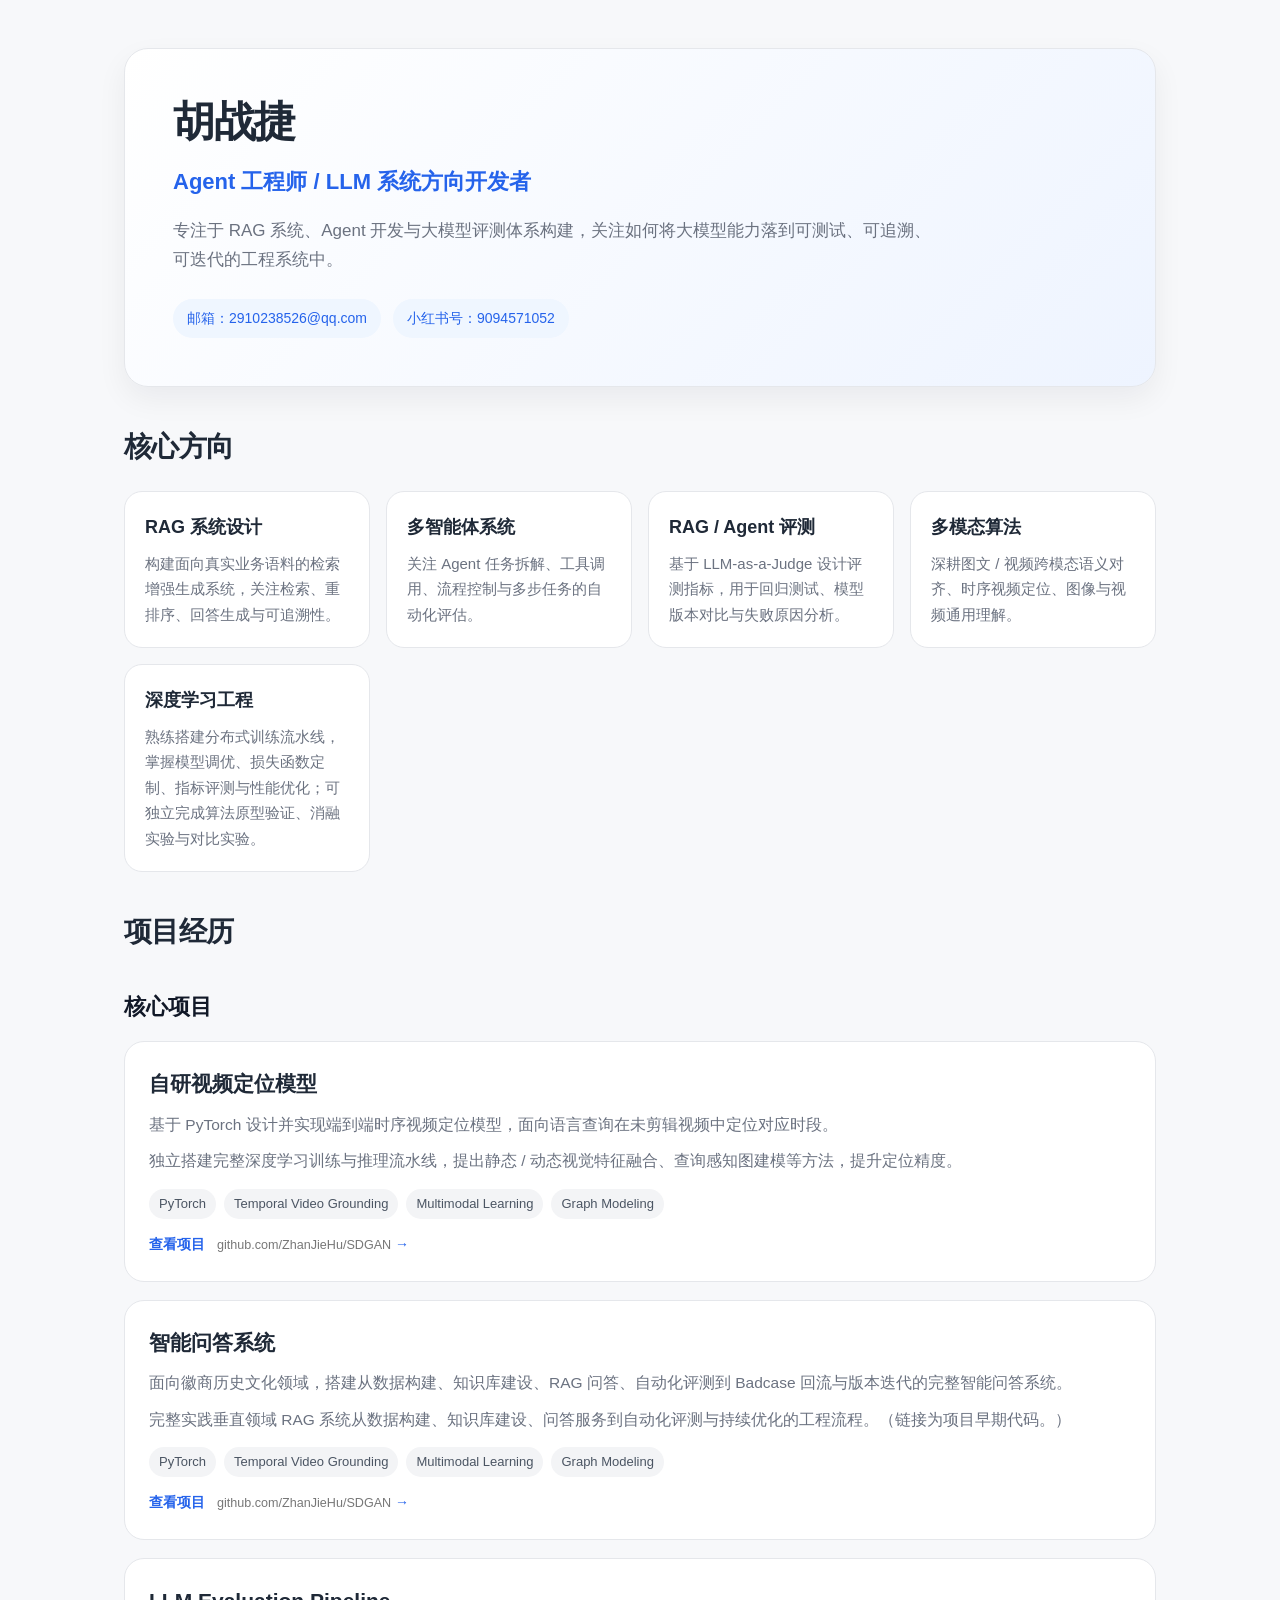
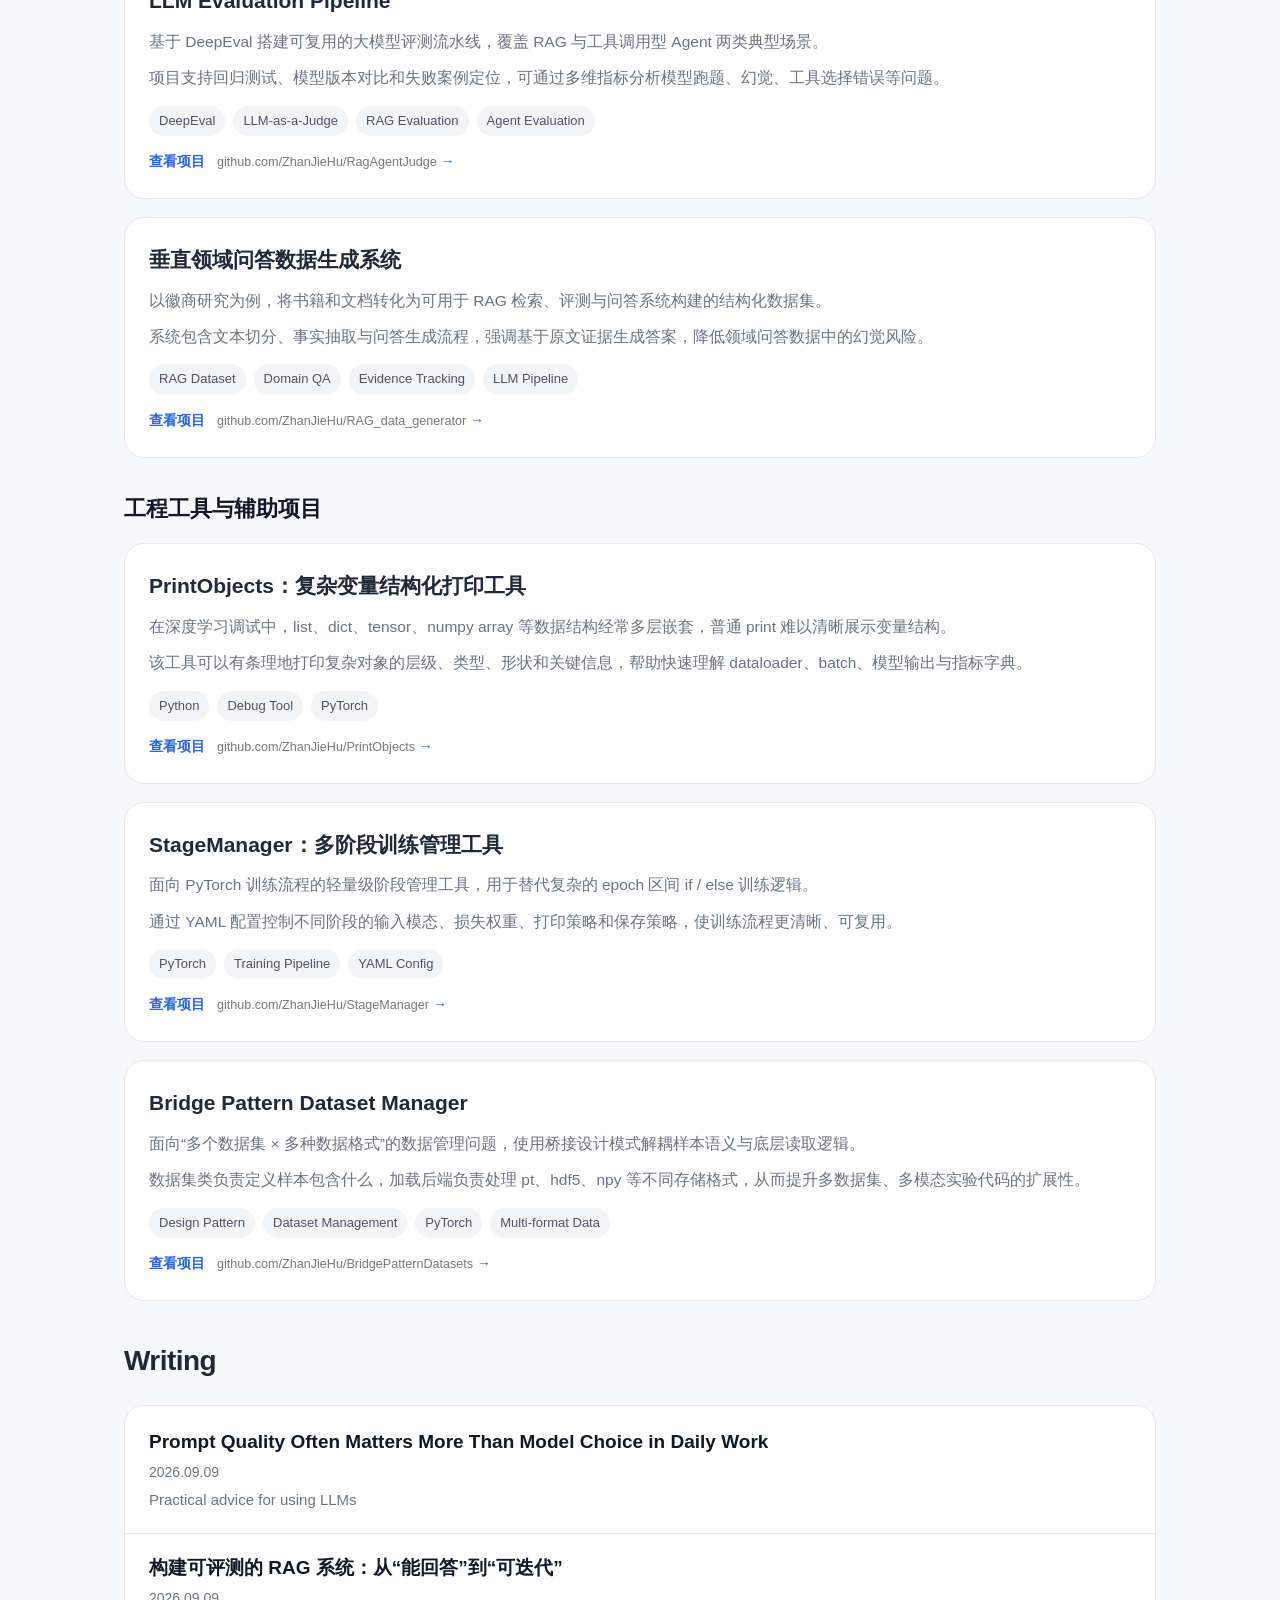
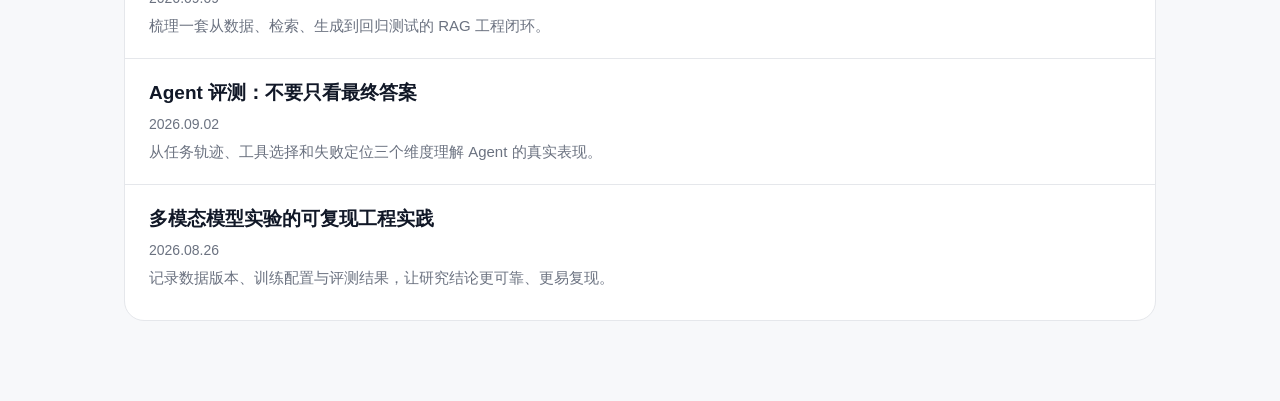
==== commit f1ac393e: "添加商帮" ====
--- a/index.html
+++ b/index.html
@@ -35,6 +35,20 @@
       <h3 class="project-group-title">核心项目</h3>
       <div class="projects">
         <article class="project-card">
+          <h3>自研视频定位模型</h3>
+          <p>基于 PyTorch 设计并实现端到端时序视频定位模型，面向语言查询在未剪辑视频中定位对应时段。</p>
+          <p>独立搭建完整深度学习训练与推理流水线，提出静态 / 动态视觉特征融合、查询感知图建模等方法，提升定位精度。</p>
+          <div class="tag-row"><span class="tag">PyTorch</span><span class="tag">Temporal Video Grounding</span><span class="tag">Multimodal Learning</span><span class="tag">Graph Modeling</span></div>
+          <a class="project-link" href="https://github.com/ZhanJieHu/SDGAN" target="_blank" rel="noopener noreferrer">查看项目 <span class="repo-url">github.com/ZhanJieHu/SDGAN</span> →</a>
+        </article>
+        <article class="project-card">
+          <h3>智能问答系统</h3>
+          <p>面向徽商历史文化领域，搭建从数据构建、知识库建设、RAG 问答、自动化评测到 Badcase 回流与版本迭代的完整智能问答系统。</p>
+          <p>完整实践垂直领域 RAG 系统从数据构建、知识库建设、问答服务到自动化评测与持续优化的工程流程。（链接为项目早期代码。）</p>
+          <div class="tag-row"><span class="tag">PyTorch</span><span class="tag">Temporal Video Grounding</span><span class="tag">Multimodal Learning</span><span class="tag">Graph Modeling</span></div>
+          <a class="project-link" href="https://github.com/PickMyArt/multimodal-merchant-qa" target="_blank" rel="noopener noreferrer">查看项目 <span class="repo-url">github.com/ZhanJieHu/SDGAN</span> →</a>
+        </article>
+        <article class="project-card">
           <h3>LLM Evaluation Pipeline</h3>
           <p>基于 DeepEval 搭建可复用的大模型评测流水线，覆盖 RAG 与工具调用型 Agent 两类典型场景。</p>
           <p>项目支持回归测试、模型版本对比和失败案例定位，可通过多维指标分析模型跑题、幻觉、工具选择错误等问题。</p>
@@ -47,13 +61,6 @@
           <p>系统包含文本切分、事实抽取与问答生成流程，强调基于原文证据生成答案，降低领域问答数据中的幻觉风险。</p>
           <div class="tag-row"><span class="tag">RAG Dataset</span><span class="tag">Domain QA</span><span class="tag">Evidence Tracking</span><span class="tag">LLM Pipeline</span></div>
           <a class="project-link" href="https://github.com/ZhanJieHu/RAG_data_generator" target="_blank" rel="noopener noreferrer">查看项目 <span class="repo-url">github.com/ZhanJieHu/RAG_data_generator</span> →</a>
-        </article>
-        <article class="project-card">
-          <h3>自研视频定位模型</h3>
-          <p>基于 PyTorch 设计并实现端到端时序视频定位模型，面向语言查询在未剪辑视频中定位对应时段。</p>
-          <p>独立搭建完整深度学习训练与推理流水线，提出静态 / 动态视觉特征融合、查询感知图建模等方法，提升定位精度。</p>
-          <div class="tag-row"><span class="tag">PyTorch</span><span class="tag">Temporal Video Grounding</span><span class="tag">Multimodal Learning</span><span class="tag">Graph Modeling</span></div>
-          <a class="project-link" href="https://github.com/ZhanJieHu/SDGAN" target="_blank" rel="noopener noreferrer">查看项目 <span class="repo-url">github.com/ZhanJieHu/SDGAN</span> →</a>
         </article>
       </div>
 
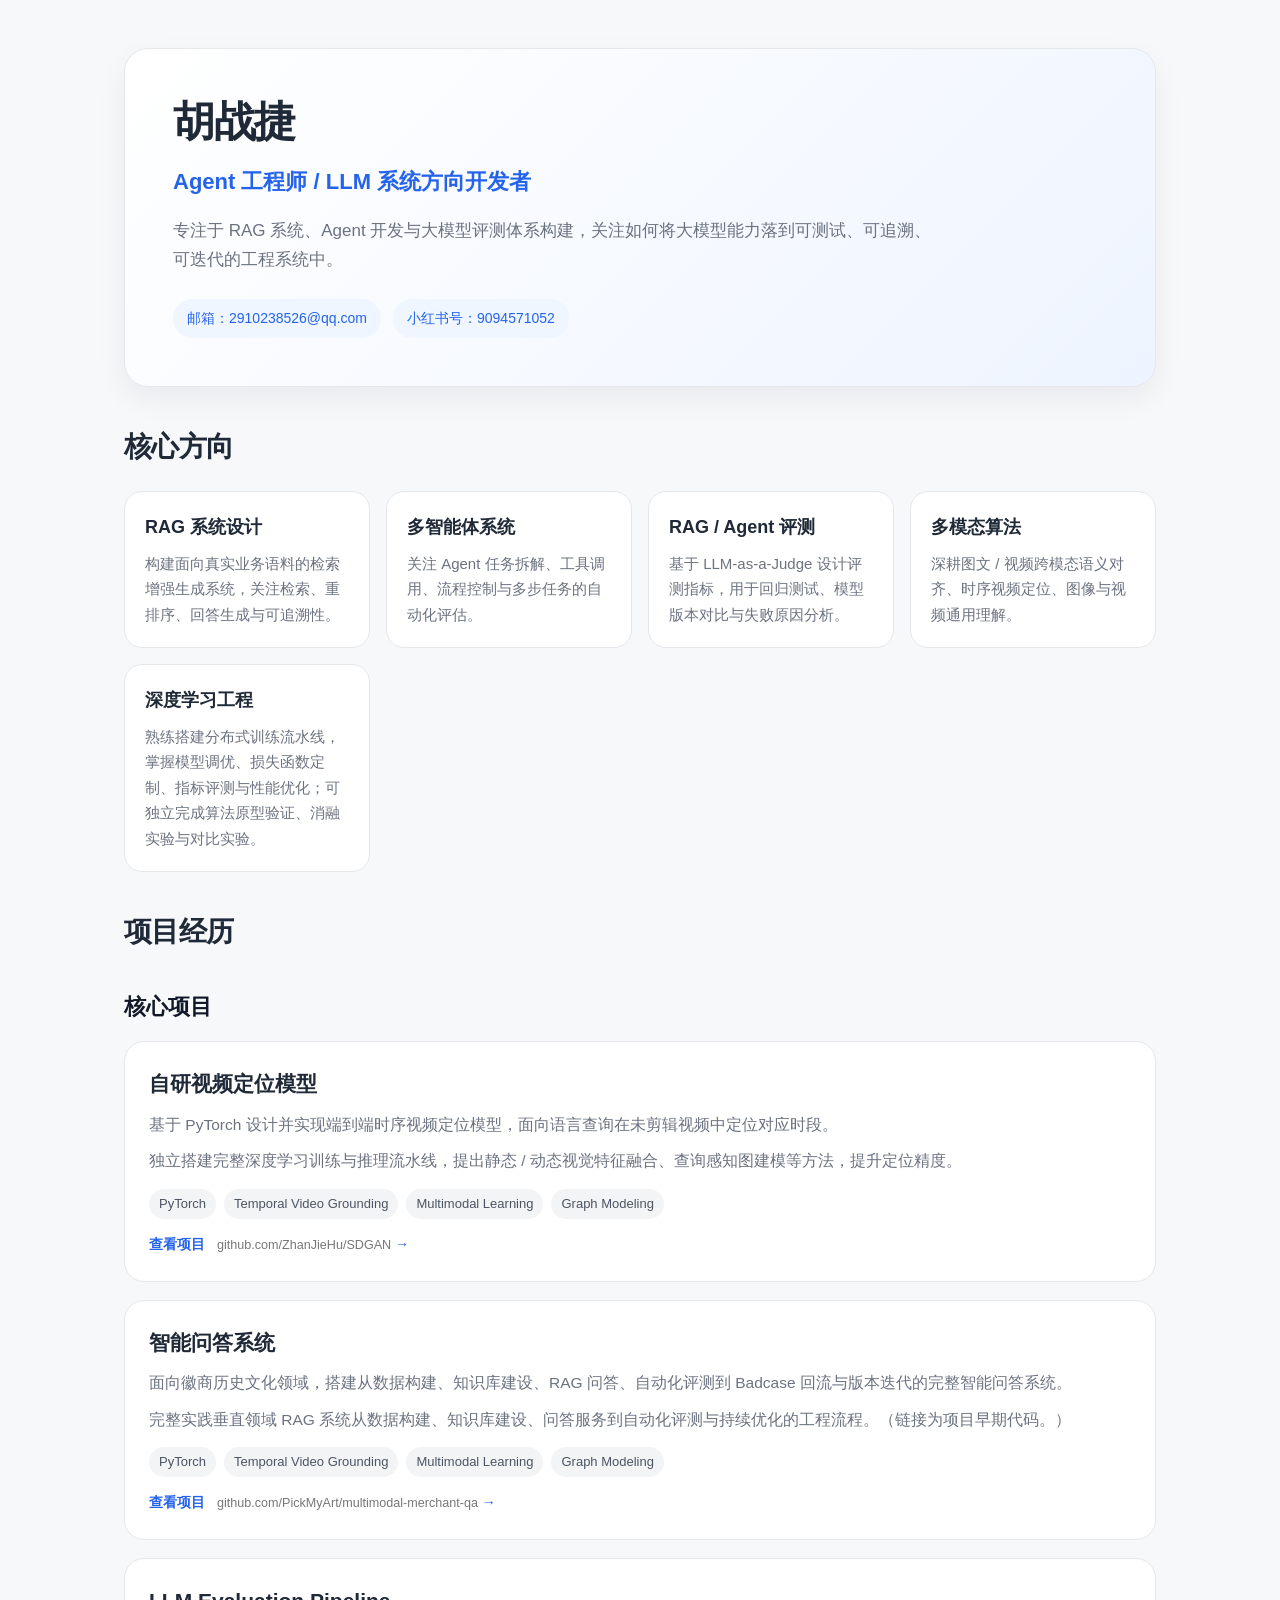
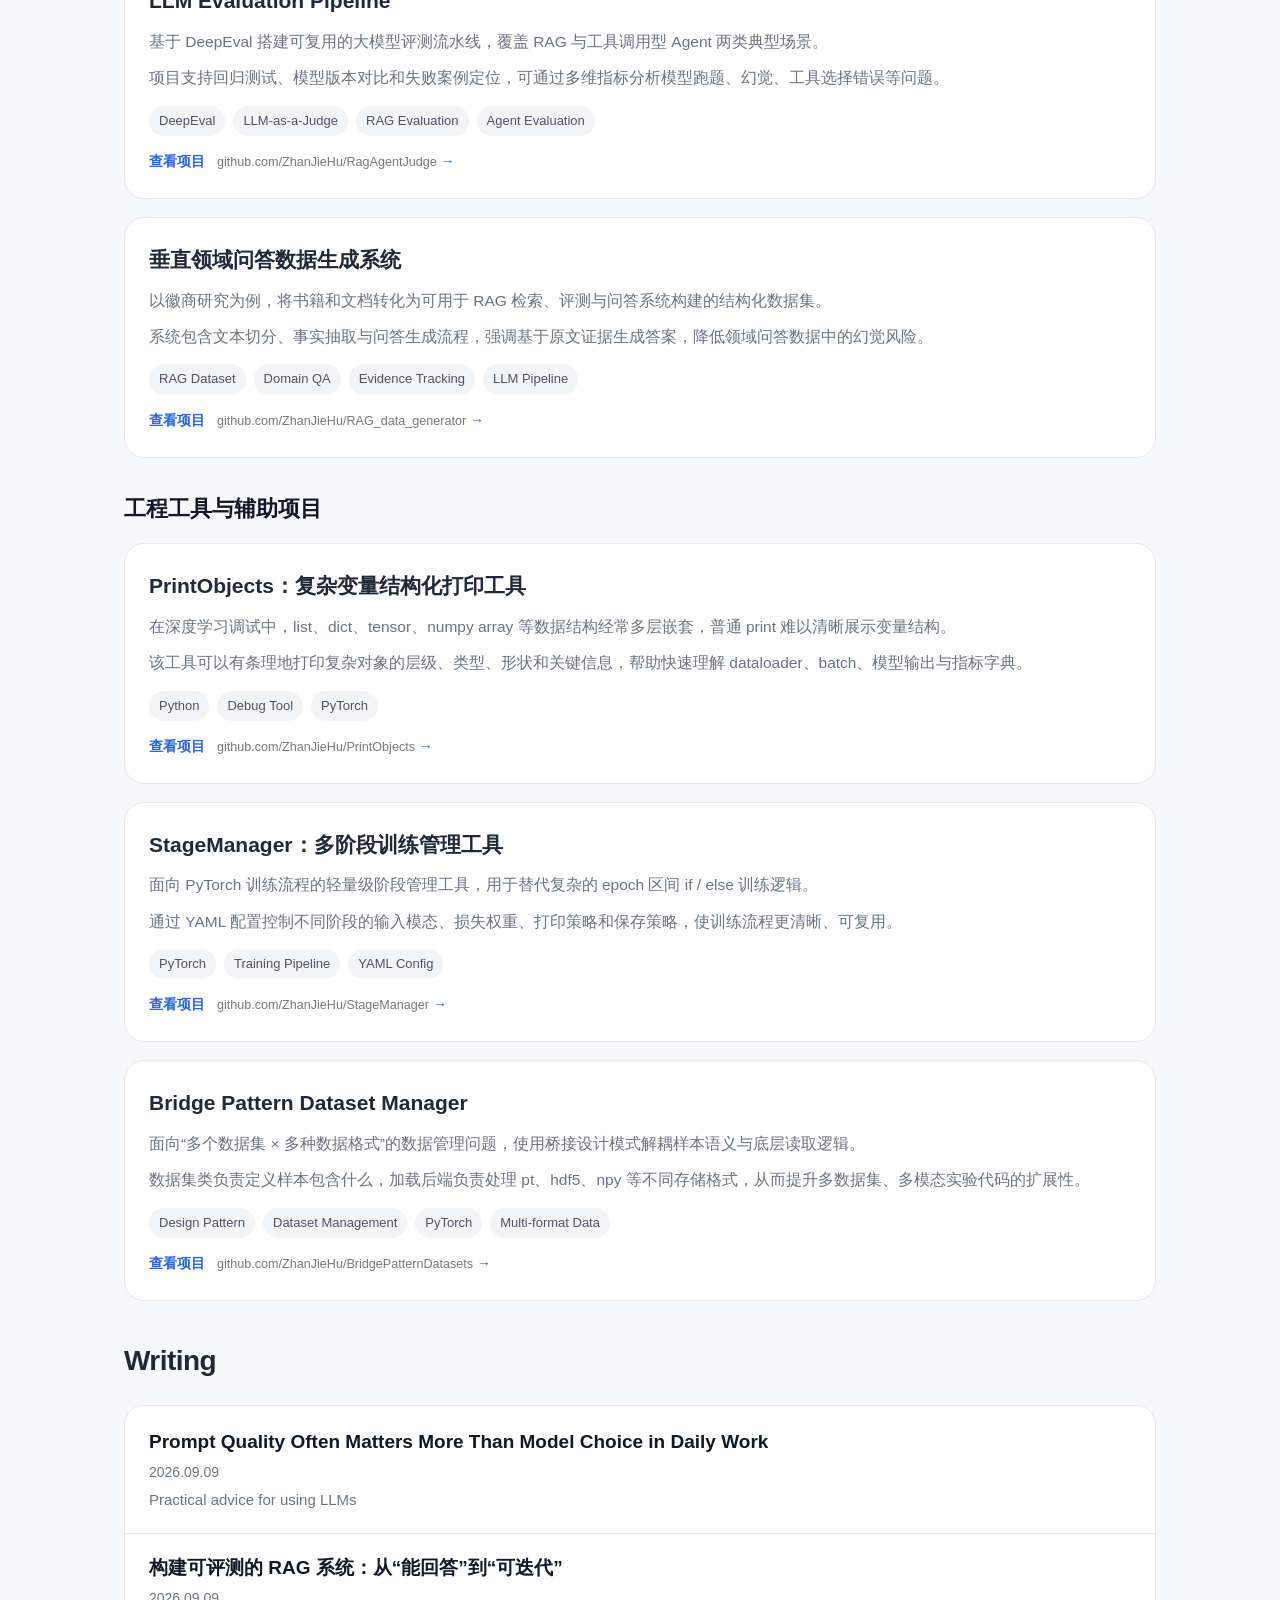
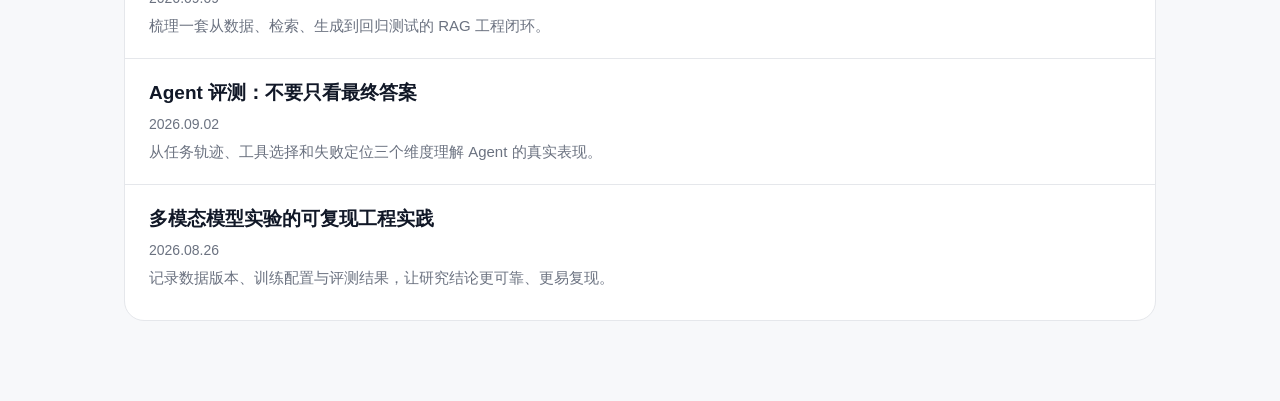
==== commit 9c2f84d0: "debug" ====
--- a/index.html
+++ b/index.html
@@ -46,7 +46,7 @@
           <p>面向徽商历史文化领域，搭建从数据构建、知识库建设、RAG 问答、自动化评测到 Badcase 回流与版本迭代的完整智能问答系统。</p>
           <p>完整实践垂直领域 RAG 系统从数据构建、知识库建设、问答服务到自动化评测与持续优化的工程流程。（链接为项目早期代码。）</p>
           <div class="tag-row"><span class="tag">PyTorch</span><span class="tag">Temporal Video Grounding</span><span class="tag">Multimodal Learning</span><span class="tag">Graph Modeling</span></div>
-          <a class="project-link" href="https://github.com/PickMyArt/multimodal-merchant-qa" target="_blank" rel="noopener noreferrer">查看项目 <span class="repo-url">github.com/ZhanJieHu/SDGAN</span> →</a>
+          <a class="project-link" href="https://github.com/PickMyArt/multimodal-merchant-qa" target="_blank" rel="noopener noreferrer">查看项目 <span class="repo-url">github.com/PickMyArt/multimodal-merchant-qa</span> →</a>
         </article>
         <article class="project-card">
           <h3>LLM Evaluation Pipeline</h3>
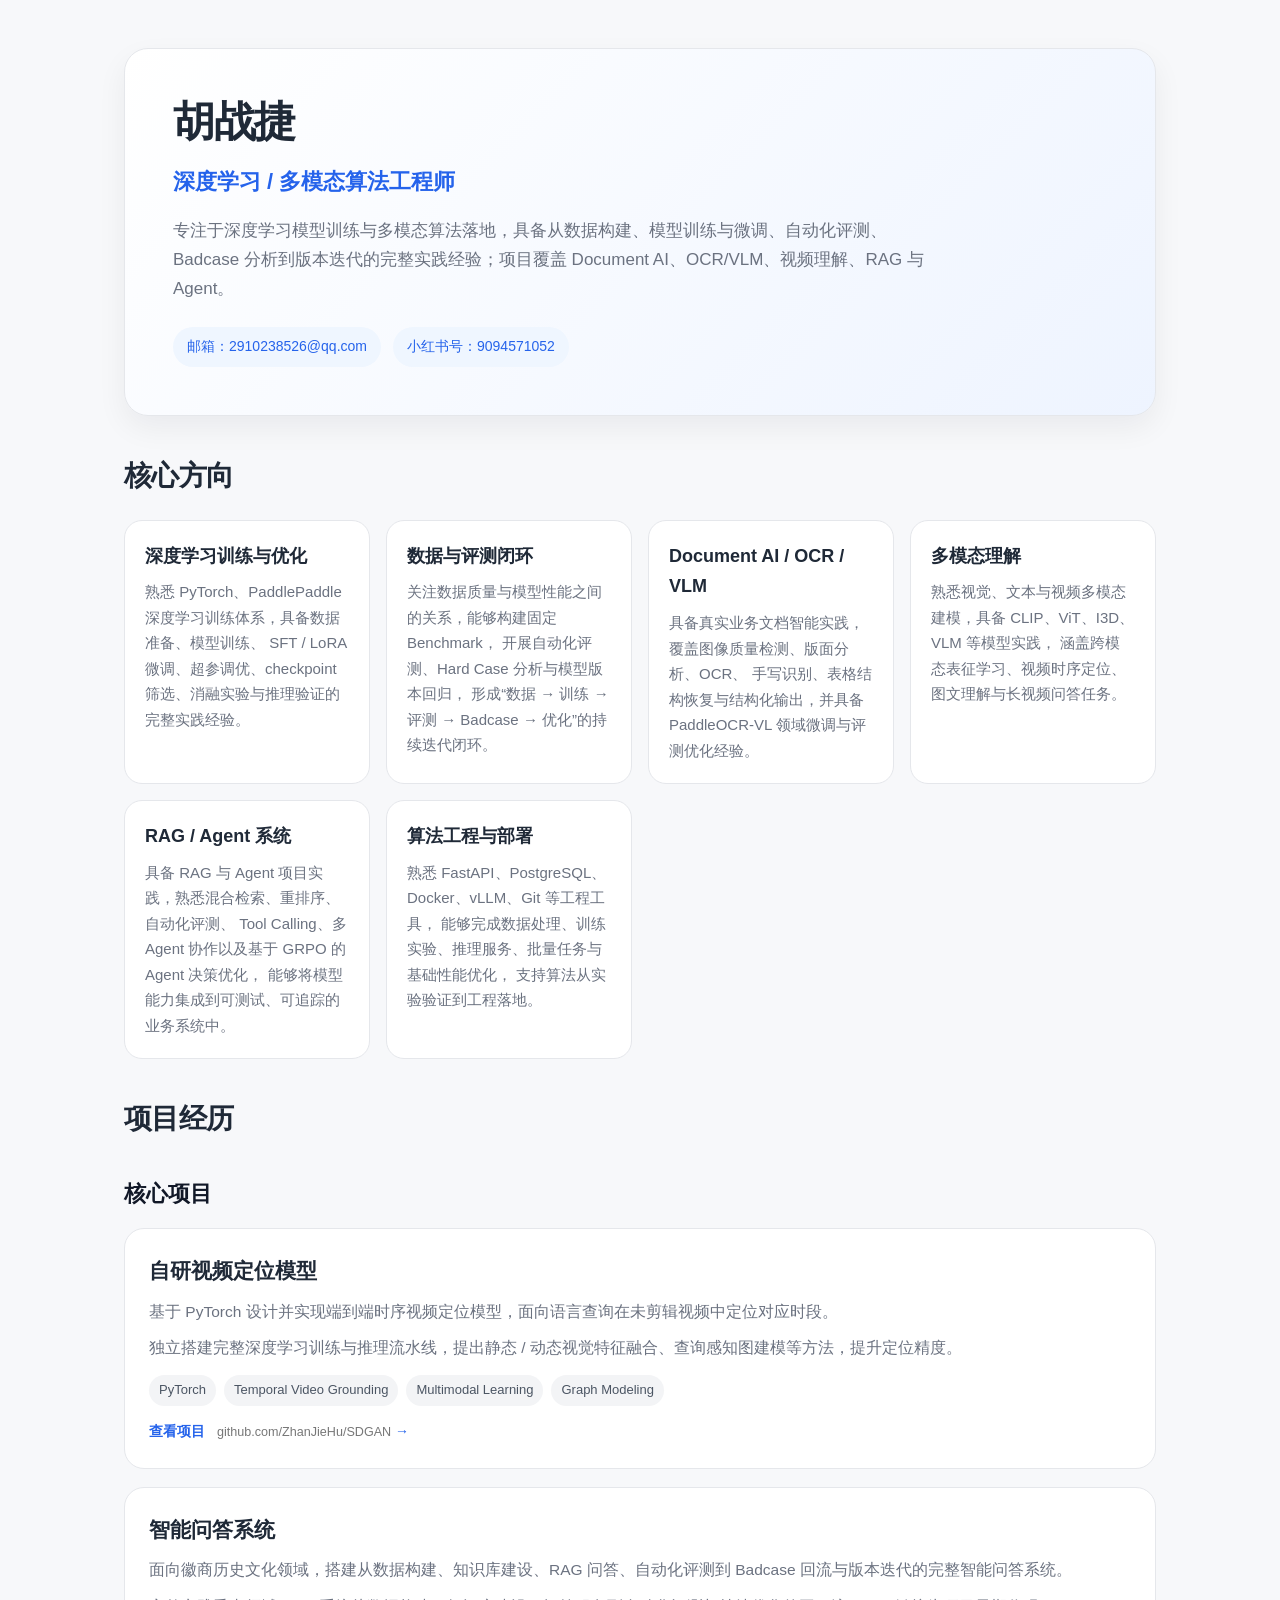
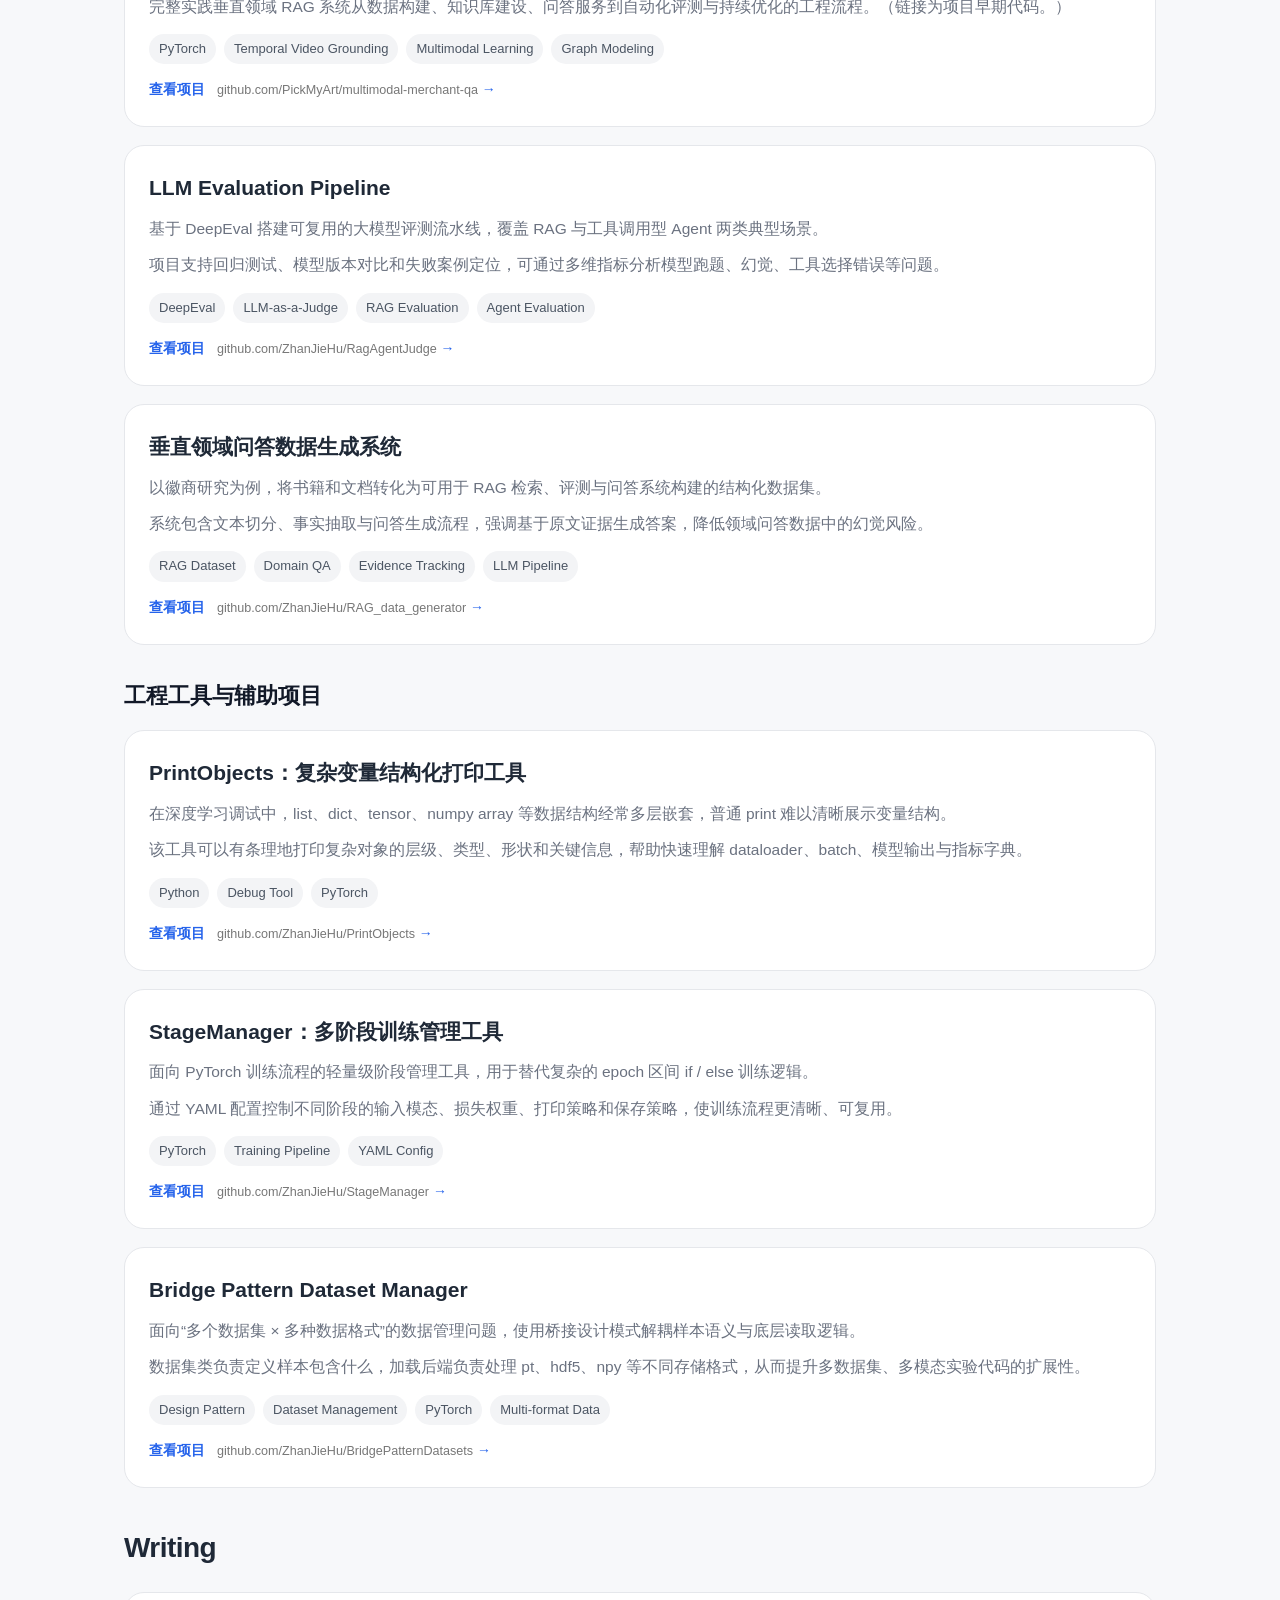
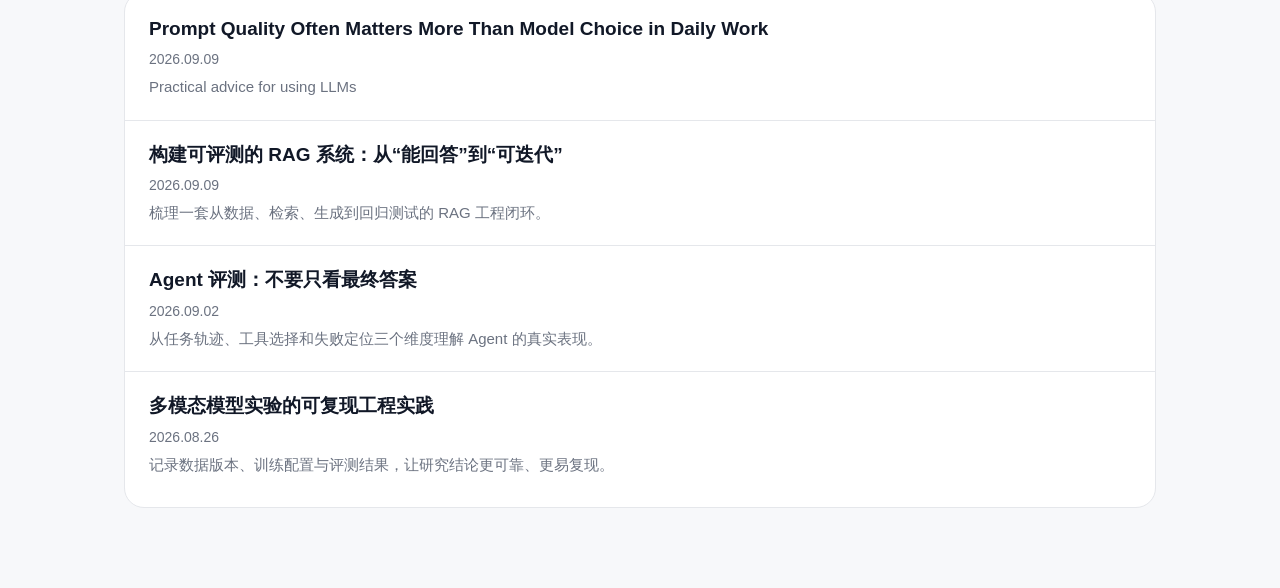
==== commit 314dca9a: "个人定位修改" ====
--- a/index.html
+++ b/index.html
@@ -3,7 +3,7 @@
 <head>
   <meta charset="UTF-8" />
   <meta name="viewport" content="width=device-width, initial-scale=1.0" />
-  <meta name="description" content="胡战捷的个人主页，聚焦 RAG、Agent、大模型评测与多模态算法。" />
+  <meta name="description" content="胡战捷的个人主页" />
   <title>胡战捷｜AI / ML Engineer</title>
   <link rel="stylesheet" href="assets/style.css" />
 </head>
@@ -11,8 +11,8 @@
   <main class="container">
     <header class="hero">
       <h1>胡战捷</h1>
-      <div class="subtitle">Agent 工程师 / LLM 系统方向开发者</div>
-      <p>专注于 RAG 系统、Agent 开发与大模型评测体系构建，关注如何将大模型能力落到可测试、可追溯、可迭代的工程系统中。</p>
+      <div class="subtitle">深度学习 / 多模态算法工程师</div>
+      <p>专注于深度学习模型训练与多模态算法落地，具备从数据构建、模型训练与微调、自动化评测、Badcase 分析到版本迭代的完整实践经验；项目覆盖 Document AI、OCR/VLM、视频理解、RAG 与 Agent。</p>
       <div class="contact">
         <a href="mailto:2910238526@qq.com">邮箱：2910238526@qq.com</a>
         <span>小红书号：9094571052</span>
@@ -22,11 +22,59 @@
     <section aria-labelledby="focus-title">
       <h2 class="section-title" id="focus-title">核心方向</h2>
       <div class="skills">
-        <div class="skill-card"><h3>RAG 系统设计</h3><p>构建面向真实业务语料的检索增强生成系统，关注检索、重排序、回答生成与可追溯性。</p></div>
-        <div class="skill-card"><h3>多智能体系统</h3><p>关注 Agent 任务拆解、工具调用、流程控制与多步任务的自动化评估。</p></div>
-        <div class="skill-card"><h3>RAG / Agent 评测</h3><p>基于 LLM-as-a-Judge 设计评测指标，用于回归测试、模型版本对比与失败原因分析。</p></div>
-        <div class="skill-card"><h3>多模态算法</h3><p>深耕图文 / 视频跨模态语义对齐、时序视频定位、图像与视频通用理解。</p></div>
-        <div class="skill-card"><h3>深度学习工程</h3><p>熟练搭建分布式训练流水线，掌握模型调优、损失函数定制、指标评测与性能优化；可独立完成算法原型验证、消融实验与对比实验。</p></div>
+
+        <div class="skill-card">
+          <h3>深度学习训练与优化</h3>
+          <p>
+            熟悉 PyTorch、PaddlePaddle 深度学习训练体系，具备数据准备、模型训练、
+            SFT / LoRA 微调、超参调优、checkpoint 筛选、消融实验与推理验证的完整实践经验。
+          </p>
+        </div>
+
+        <div class="skill-card">
+          <h3>数据与评测闭环</h3>
+          <p>
+            关注数据质量与模型性能之间的关系，能够构建固定 Benchmark，
+            开展自动化评测、Hard Case 分析与模型版本回归，
+            形成“数据 → 训练 → 评测 → Badcase → 优化”的持续迭代闭环。
+          </p>
+        </div>
+
+        <div class="skill-card">
+          <h3>Document AI / OCR / VLM</h3>
+          <p>
+            具备真实业务文档智能实践，覆盖图像质量检测、版面分析、OCR、
+            手写识别、表格结构恢复与结构化输出，并具备 PaddleOCR-VL
+            领域微调与评测优化经验。
+          </p>
+        </div>
+
+        <div class="skill-card">
+          <h3>多模态理解</h3>
+          <p>
+            熟悉视觉、文本与视频多模态建模，具备 CLIP、ViT、I3D、VLM 等模型实践，
+            涵盖跨模态表征学习、视频时序定位、图文理解与长视频问答任务。
+          </p>
+        </div>
+
+        <div class="skill-card">
+          <h3>RAG / Agent 系统</h3>
+          <p>
+            具备 RAG 与 Agent 项目实践，熟悉混合检索、重排序、自动化评测、
+            Tool Calling、多 Agent 协作以及基于 GRPO 的 Agent 决策优化，
+            能够将模型能力集成到可测试、可追踪的业务系统中。
+          </p>
+        </div>
+
+        <div class="skill-card">
+          <h3>算法工程与部署</h3>
+          <p>
+            熟悉 FastAPI、PostgreSQL、Docker、vLLM、Git 等工程工具，
+            能够完成数据处理、训练实验、推理服务、批量任务与基础性能优化，
+            支持算法从实验验证到工程落地。
+          </p>
+        </div>
+
       </div>
     </section>
 
